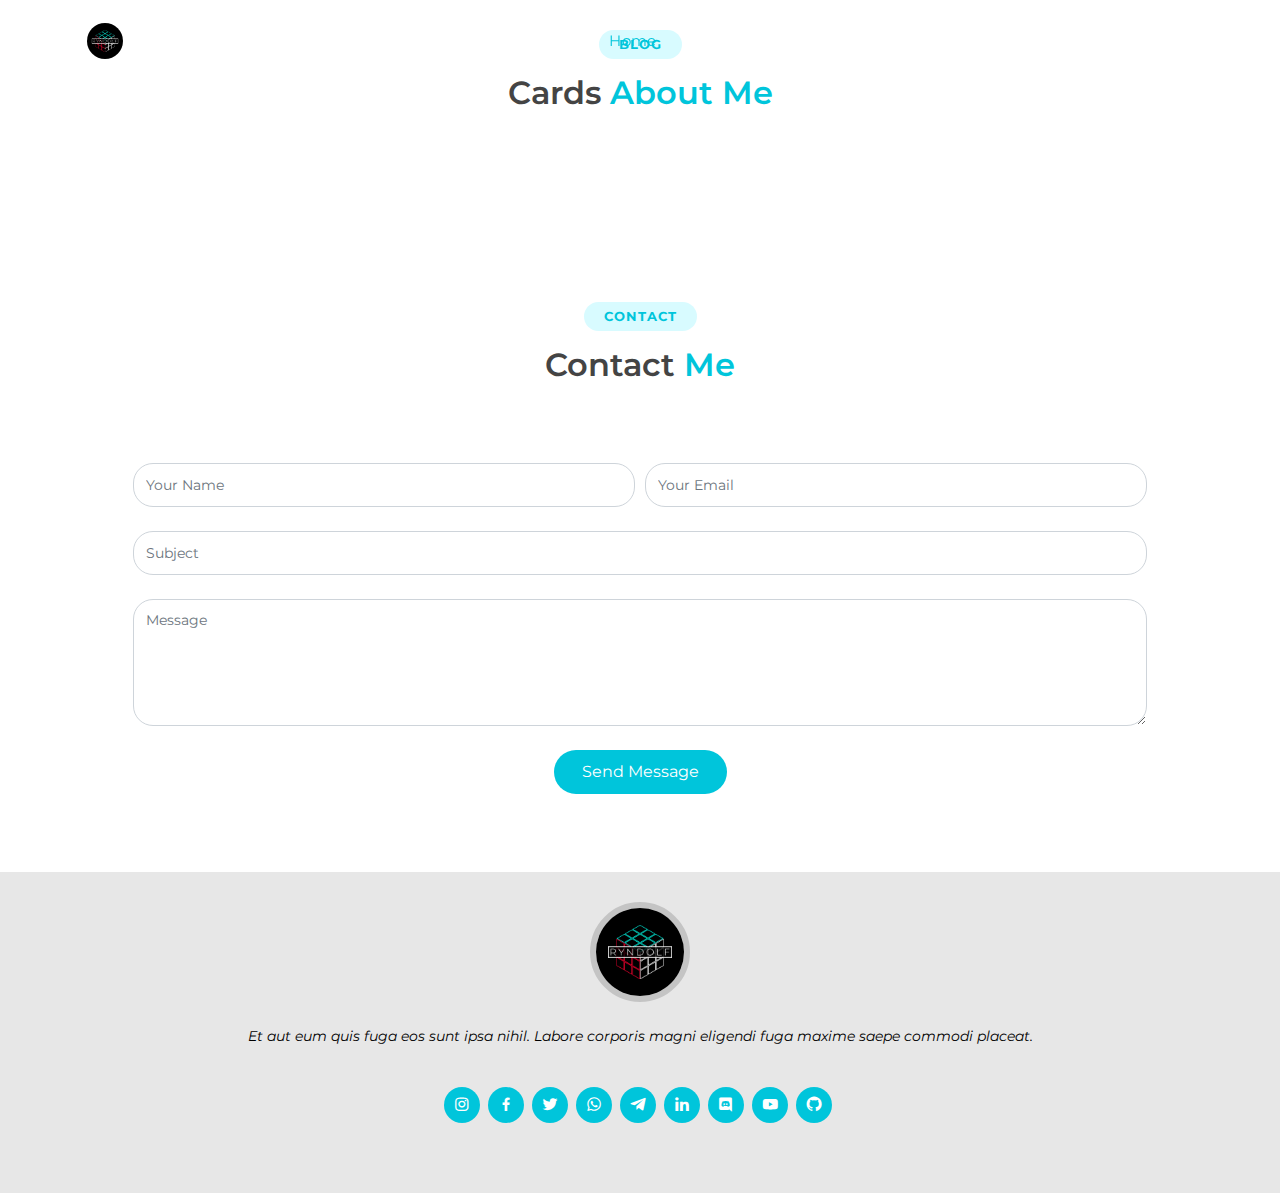
==== blog.html @ 7d237407 "blog added" ====
<!DOCTYPE html>

<head>
  <meta charset="utf-8" />
  <meta content="width=device-width, initial-scale=1.0" name="viewport" />

  <title>Jonathan Ryndolf</title>
  <meta content="" name="description" />
  <meta content="" name="keywords" />

  <!-- Browser Logo -->
  <link href="assets/img/smile.png" rel="icon" />
  <link href="assets/img/smile.png" rel="apple-touch-icon" />

  <!-- Google Fonts -->
  <link
    href="https://fonts.googleapis.com/css?family=Open+Sans:300,300i,400,400i,600,600i,700,700i|Nunito:300,300i,400,400i,600,600i,700,700i|Poppins:300,300i,400,400i,500,500i,600,600i,700,700i"
    rel="stylesheet"
  />

  <!-- Vendor CSS Files -->
  <link href="assets/vendor/bootstrap/css/bootstrap.min.css" rel="stylesheet" />
  <link href="assets/vendor/icofont/icofont.min.css" rel="stylesheet" />
  <link href="assets/vendor/boxicons/css/boxicons.min.css" rel="stylesheet" />
  <link href="assets/vendor/remixicon/remixicon.css" rel="stylesheet" />
  <link href="assets/vendor/venobox/venobox.css" rel="stylesheet" />
  <link
    href="assets/vendor/owl.carousel/assets/owl.carousel.min.css"
    rel="stylesheet"
  />

  <!-- Main CSS File -->
  <link href="assets/css/style.css" rel="stylesheet" />
  <link href="assets/css/penstyle.css" rel="stylesheet" />
</head>

<body>
  <div class="loading"></div>
  <!-- ======= Header ======= -->
  <header id="header" class="fixed-top">
    <div class="container d-flex align-items-center">
      <a href="#hero" class="logo mr-auto"
        ><img src="assets/img/favicon.jpg" alt="" class="img-fluid"
      /></a>

      <nav class="nav-menu d-none d-lg-block">
        <ul>
          <li class="active"><a href="#hero">Home</a></li>
          <li><a href="#about">About</a></li>
          <li><a href="#testimonials">Experience</a></li>
          <li><a href="#skills">Skills</a></li>
          <li><a href="#resume">Resume</a></li>
          <li><a href="blog.html">Blog</a></li>
          <li><a href="#contact">Contact</a></li>
        </ul>
      </nav>
      <!-- .nav-menu -->
    </div>
  </header>
  <!-- End Header -->

  <main id="main">
    <!-- ======= About Section ======= -->
    <section id="about" class="about">
      <div class="container">
        <div class="section-title">
          <h2>Blog</h2>
          <h3>Cards <span>About Me</span></h3>
        </div>
      </div>
    </section>
    <!-- End About Section -->

    <!-- ======= Contact Section ======= -->
    <section id="contact" class="contact">
      <div class="container">
        <div class="section-title">
          <h2>Contact</h2>
          <h3>Contact<span> Me</span></h3>
        </div>
        <form
          action="https://formspree.io/f/mvodzzgr"
          method="post"
          class="php-email-formm p-5"
        >
          <div class="form-row">
            <div class="col-md-6 form-group">
              <input
                type="text"
                name="name"
                class="form-control"
                id="name"
                placeholder="Your Name"
                data-rule="minlen:4"
                data-msg="Please enter at least 4 chars"
              />
              <div class="validate"></div>
            </div>
            <div class="col-md-6 form-group">
              <input
                type="email"
                class="form-control"
                name="_replyto"
                id="email"
                placeholder="Your Email"
                data-rule="email"
                data-msg="Please enter a valid email"
              />
              <div class="validate"></div>
            </div>
          </div>
          <div class="form-group">
            <input
              type="text"
              class="form-control"
              name="subject"
              id="subject"
              placeholder="Subject"
              data-rule="minlen:4"
              data-msg="Please enter at least 8 chars of subject"
            />
            <div class="validate"></div>
          </div>
          <div class="form-group">
            <textarea
              class="form-control"
              name="message"
              rows="5"
              data-rule="required"
              data-msg="Please write something for us"
              placeholder="Message"
            ></textarea>
            <div class="validate"></div>
          </div>
          <div class="mb-3">
            <div class="loading">Loading</div>
            <div class="sent-message">
              Your message has been sent. Thank you!
            </div>
          </div>
          <div class="text-center">
            <button type="submit">Send Message</button>
          </div>
        </form>
      </div>
    </section>
    <!-- End Contact Section -->

    <!-- ======= Footer ======= -->
    <footer id="footer">
      <div class="container">
        <div class="mb-4">
          <img src="assets/img/testimonials/testimonials-6.jpg" />
        </div>
        <p>
          Et aut eum quis fuga eos sunt ipsa nihil. Labore corporis magni
          eligendi fuga maxime saepe commodi placeat.
        </p>
        <div class="social-links text-center pt-3 pt-md-0">
          <a
            href="https://www.instagram.com/jonathan.ryndolf/"
            class="instagram"
            target="_blank"
            rel="noopener noreferrer"
            ><i class="bx bxl-instagram"></i
          ></a>
          <a
            href="https://www.facebook.com/jonathan.ryan.9484"
            class="facebook"
            target="_blank"
            rel="noopener noreferrer"
            ><i class="bx bxl-facebook"></i
          ></a>
          <a
            href="https://twitter.com/Jonathanryndolf"
            class="twitter"
            target="_blank"
            rel="noopener noreferrer"
            ><i class="bx bxl-twitter"></i
          ></a>
          <a
            href="https://api.whatsapp.com/send?phone=9790766522"
            class="whatsapp"
            target="_blank"
            rel="noopener noreferrer"
            ><i class="bx bxl-whatsapp"></i
          ></a>
          <a
            href="https://t.me/RYNDOLF"
            class="telegram"
            target="_blank"
            rel="noopener noreferrer"
            ><i class="bx bxl-telegram"></i
          ></a>
          <a
            href="https://www.linkedin.com/in/jonathan-ryndolf-86a088200/?originalSubdomain=in"
            class="linkedin"
            target="_blank"
            rel="noopener noreferrer"
            ><i class="bx bxl-linkedin"></i
          ></a>
          <a
            href="https://discord.gg/Gz9pQJhJCm"
            class="discord"
            target="_blank"
            rel="noopener noreferrer"
            ><i class="bx bxl-discord"></i
          ></a>
          <a
            href="https://www.youtube.com/channel/UCeMcCNtvQe6ecVnm_RrWzng"
            class="youtube"
            target="_blank"
            rel="noopener noreferrer"
            ><i class="bx bxl-youtube"></i
          ></a>
          <a
            href="https://github.com/Jonathan-Ryndolf"
            class="github"
            target="_blank"
            rel="noopener noreferrer"
            ><i class="bx bxl-github"></i
          ></a>
        </div>
      </div>
    </footer>
    <!-- End Footer -->
  </main>
  <a href="#hero" class="back-to-top"><i class="ri-arrow-up-line"></i></a>

  <!-- Vendor JS Files -->
  <script src="assets/vendor/jquery/jquery.min.js"></script>
  <script src="assets/vendor/bootstrap/js/bootstrap.bundle.min.js"></script>
  <script src="assets/vendor/jquery.easing/jquery.easing.min.js"></script>
  <script src="assets/vendor/php-email-form/validate.js"></script>
  <script src="assets/vendor/isotope-layout/isotope.pkgd.min.js"></script>
  <script src="assets/vendor/venobox/venobox.min.js"></script>
  <script src="assets/vendor/owl.carousel/owl.carousel.min.js"></script>

  <!-- Main JS File -->
  <script src="assets/js/main.js"></script>
  <script src="assets/js/hover.js"></script>
</body>
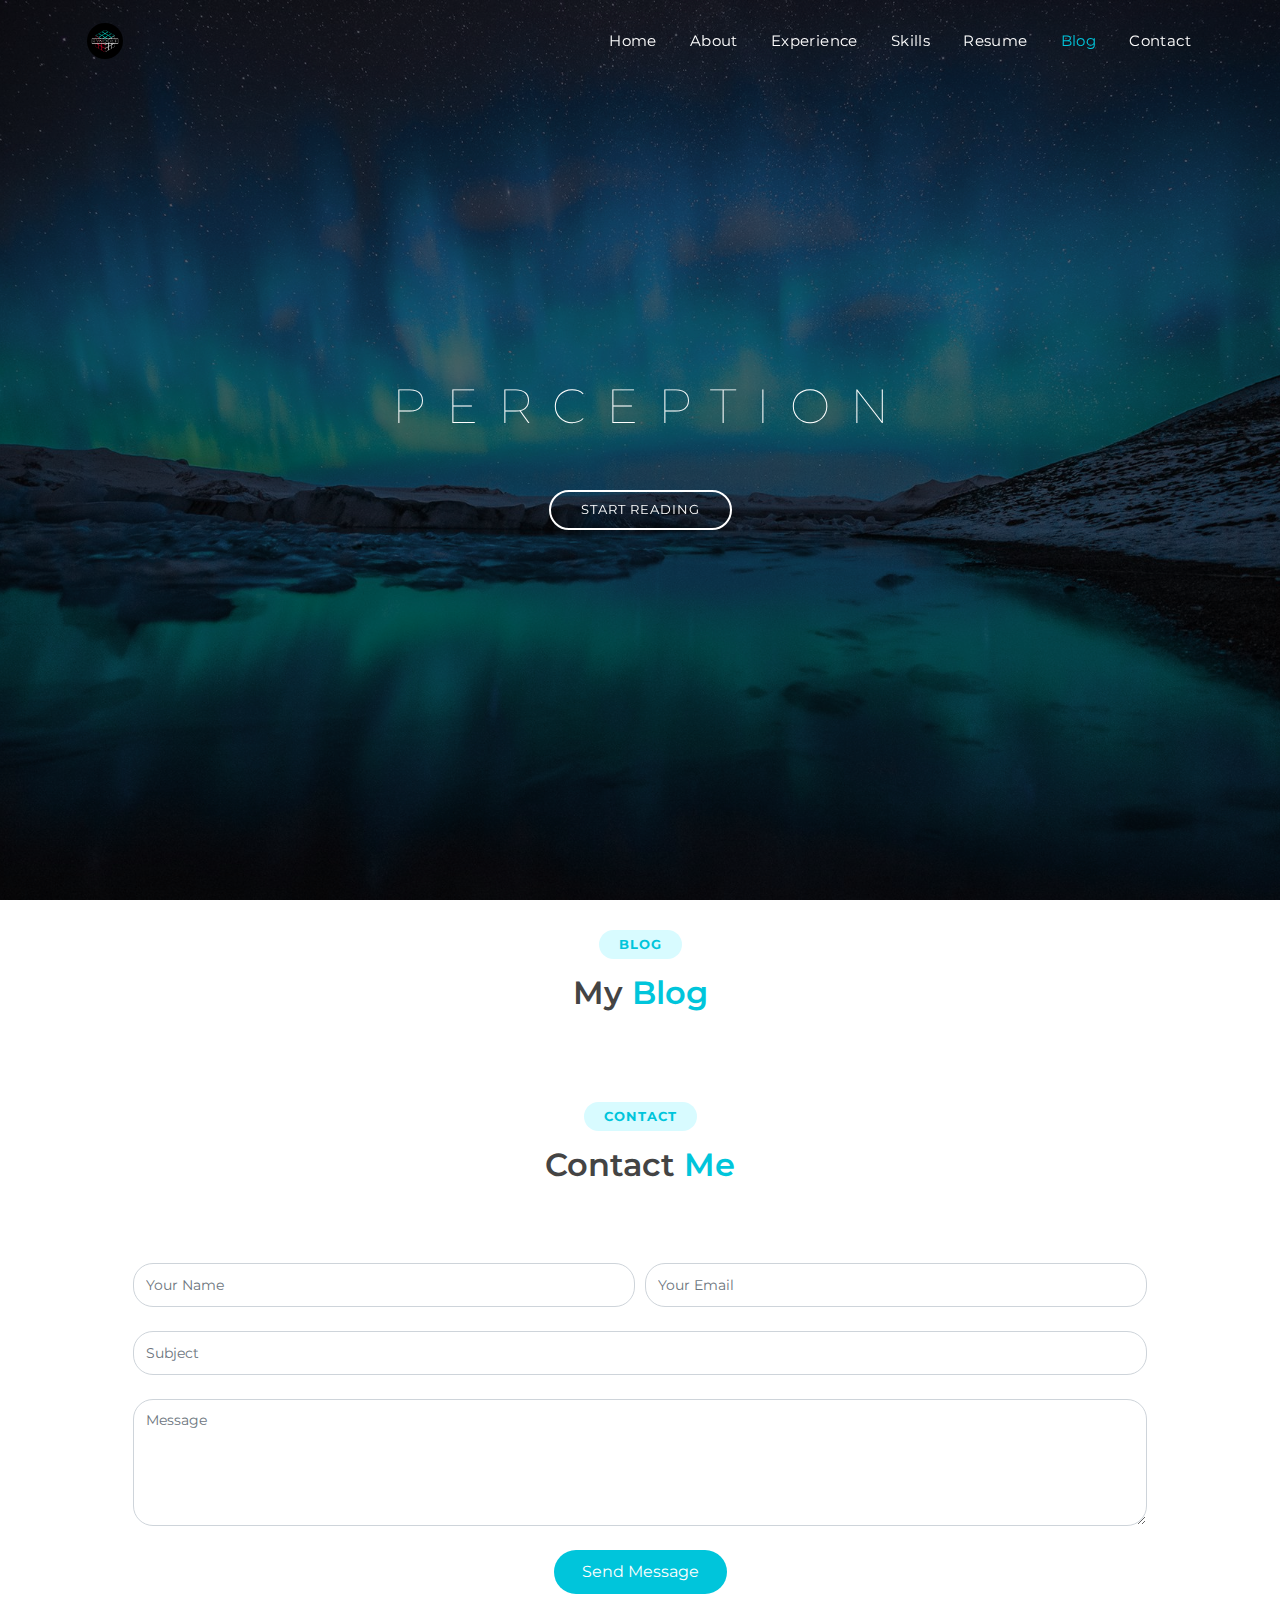
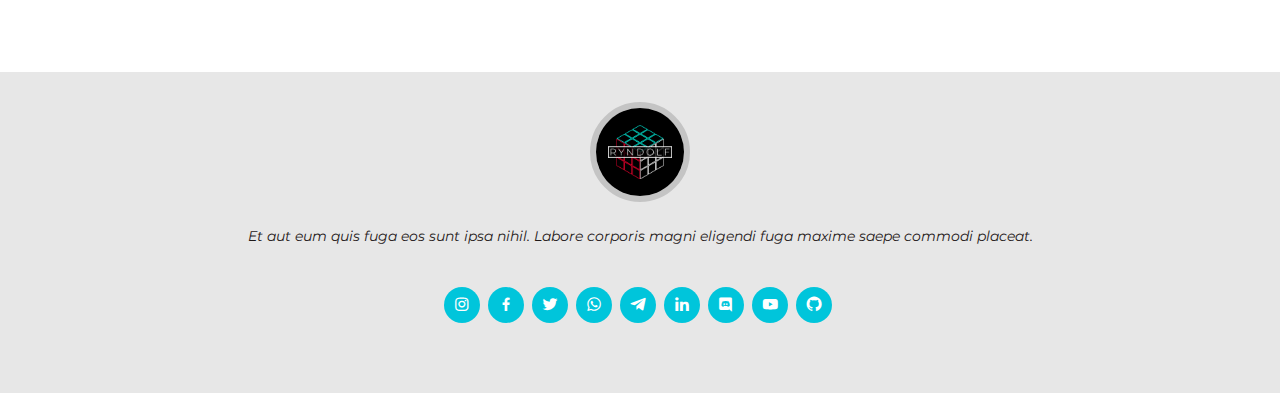
==== commit f9f647cb: "blog and bitmoji" ====
--- a/blog.html
+++ b/blog.html
@@ -45,12 +45,12 @@
 
       <nav class="nav-menu d-none d-lg-block">
         <ul>
-          <li class="active"><a href="#hero">Home</a></li>
-          <li><a href="#about">About</a></li>
-          <li><a href="#testimonials">Experience</a></li>
-          <li><a href="#skills">Skills</a></li>
-          <li><a href="#resume">Resume</a></li>
-          <li><a href="blog.html">Blog</a></li>
+          <li><a href="index.html">Home</a></li>
+          <li><a href="index.html#about">About</a></li>
+          <li><a href="index.html#testimonials">Experience</a></li>
+          <li><a href="index.html#skills">Skills</a></li>
+          <li><a href="index.html#resume">Resume</a></li>
+          <li class="active"><a href="">Blog</a></li>
           <li><a href="#contact">Contact</a></li>
         </ul>
       </nav>
@@ -59,13 +59,27 @@
   </header>
   <!-- End Header -->
 
+  <!-- ======= Hero Section ======= -->
+
+  <section id="blog">
+    <div class="hero-container">
+      <h1 class="mb-5">
+        <div class="name py-2">Perceptio<span>n</span></div>
+      </h1>
+      <a href="#blog-stuff" class="btn-get-started scrollto hand"
+        >Start Reading</a
+      >
+    </div>
+  </section>
+  <!-- End Hero -->
+
   <main id="main">
     <!-- ======= About Section ======= -->
-    <section id="about" class="about">
+    <section id="blog-stuff" class="blog-stuff">
       <div class="container">
         <div class="section-title">
           <h2>Blog</h2>
-          <h3>Cards <span>About Me</span></h3>
+          <h3>My <span>Blog</span></h3>
         </div>
       </div>
     </section>
--- a/assets/css/style.css
+++ b/assets/css/style.css
@@ -495,7 +495,8 @@
   right: 0;
 } */
 
-#hero:before {
+#hero:before,
+#blog:before {
   content: "";
   background: rgba(0, 0, 0, 0.6);
   position: absolute;
@@ -505,7 +506,8 @@
   right: 0;
 }
 
-#hero .hero-container {
+#hero .hero-container,
+#blog .hero-container {
   position: absolute;
   bottom: 0;
   top: 0;
@@ -530,7 +532,8 @@
   }
 }
 
-#hero h3 {
+#hero h3,
+#blog h3 {
   color: #fff;
   font-size: 26px;
   padding: 10px 30px;
@@ -538,7 +541,8 @@
   border-radius: 50px;
 }
 
-#hero h1 {
+#hero h1,
+#blog h1 {
   margin: 0 0 10px 0;
   font-size: 48px;
   font-weight: 1000;
@@ -549,11 +553,13 @@
   pointer-events: none;
 }
 
-#hero h1 span {
+#hero h1 span,
+#blog h1 span {
   font-weight: 100;
 }
 
-#hero h2 {
+#hero h2,
+#blog h2 {
   color: #eee;
   margin-bottom: 40px;
   font-size: 24px;
@@ -573,7 +579,8 @@
   cursor: text;
 }
 
-#hero .btn-get-started {
+#hero .btn-get-started,
+#blog .btn-get-started {
   font-family: Montserrat;
   text-transform: uppercase;
   font-weight: 400;
@@ -588,7 +595,8 @@
   z-index: 1;
 }
 
-#hero .btn-get-started:hover {
+#hero .btn-get-started:hover,
+#blog .btn-get-started:hover {
   background: #00c5db;
   border: 2px solid #00c5db;
 }
@@ -600,14 +608,17 @@
 }
 
 @media (max-width: 768px) {
-  #hero h3 {
+  #hero h3,
+  #blog h3 {
     font-size: 22px;
   }
-  #hero h1 {
+  #hero h1,
+  #blog h1 {
     font-size: 28px;
     line-height: 36px;
   }
-  #hero h2 {
+  #hero h2,
+  #blog h2 {
     font-size: 18px;
     line-height: 24px;
     margin-bottom: 30px;
@@ -615,7 +626,8 @@
 }
 
 @media (max-height: 500px) {
-  #hero {
+  #hero,
+  #blog {
     height: 150vh;
   }
 }
@@ -800,6 +812,16 @@
 /*--------------------------------------------------------------
 # Resume
 --------------------------------------------------------------*/
+
+.bitmoji {
+  position: relative;
+}
+
+.bitmoji img {
+  margin-top: 200px;
+  right: 0;
+  position: absolute;
+}
 
 .resume .resume-title {
   font-size: 26px;
@@ -1784,9 +1806,10 @@
 /*--------------------------------------------------------------
 # Footer
 --------------------------------------------------------------*/
+
 #footer {
   background: #00000018;
-  color: rgb(0, 0, 0);
+  color: rgb(31, 25, 25);
   font-size: 14px;
   text-align: center;
   padding: 30px 0;
@@ -1967,539 +1990,26 @@
 /*--------------------------------------------------------------
 # Blog
 --------------------------------------------------------------*/
-.blog {
-  padding: 40px 0 20px 0;
-}
-
-.blog .entry {
-  padding: 20px;
-  margin-bottom: 60px;
-  overflow: hidden;
-  box-shadow: 0 4px 16px rgba(0, 0, 0, 0.1);
-}
-
-.blog .entry .entry-img {
-  max-height: 400px;
-  margin: -20px -20px 20px -20px;
-  overflow: hidden;
-}
-
-.blog .entry .entry-title {
-  font-size: 20px;
-  line-height: 26px;
-  font-weight: bold;
-  padding: 0;
-  margin: 0 0 20px 0;
-}
-
-.blog .entry .entry-title a {
-  color: #493c3e;
-  transition: 0.3s;
-}
-
-.blog .entry .entry-title a:hover {
-  color: #00c5db;
-}
-
-.blog .entry .entry-meta {
-  color: #9a8487;
-}
-
-.blog .entry .entry-meta ul {
-  display: flex;
-  flex-wrap: wrap;
-  list-style: none;
-  padding: 0;
-  margin: 0;
-}
-
-.blog .entry .entry-meta ul li {
-  margin-bottom: 15px;
-}
-
-.blog .entry .entry-meta ul li + li {
-  padding-left: 15px;
-}
-
-.blog .entry .entry-meta i {
-  font-size: 14px;
-  padding-right: 4px;
-}
-
-.blog .entry .entry-meta a {
-  color: #9a8487;
-  font-size: 14px;
-  display: inline-block;
-  line-height: 1;
-}
-
-.blog .entry .entry-content p {
-  line-height: 24px;
-  font-size: 15px;
-}
-
-.blog .entry .entry-content .read-more {
-  -moz-text-align-last: right;
-  text-align-last: right;
-}
-
-.blog .entry .entry-content .read-more a {
-  display: inline-block;
-  background: #00c5db;
-  color: #fff;
-  padding: 5px 20px 7px 20px;
-  transition: 0.3s;
-  font-size: 14px;
-  border-radius: 50px;
-}
-
-.blog .entry .entry-content .read-more a:hover {
-  background: #d01d3f;
-}
-
-.blog .entry .entry-content h3 {
-  font-size: 22px;
-  margin-top: 30px;
-  font-weight: bold;
-}
-
-.blog .entry .entry-content blockquote {
-  overflow: hidden;
-  background-color: #fafafa;
-  padding: 60px;
+
+#blog .name {
+  letter-spacing: 20px;
+  font-weight: 100 !important;
+  /* border-top: solid;
+  border-bottom: solid; */
+  border-width: 2px;
+  border-color: #ffffff;
+}
+
+#blog .name span {
+  letter-spacing: 0px;
+}
+
+#blog {
+  width: 100%;
+  height: 100vh;
+  background: url("../img/blog-bg.jpg") top center;
+  background-size: cover;
   position: relative;
-  text-align: center;
-  margin: 20px 0;
-}
-
-.blog .entry .entry-content blockquote p {
-  color: #444444;
-  line-height: 1.6;
-  margin-bottom: 0;
-  font-style: italic;
-  font-weight: 500;
-  font-size: 22px;
-}
-
-.blog .entry .entry-content blockquote .quote-left {
-  position: absolute;
-  left: 20px;
-  top: 20px;
-  font-size: 36px;
-  color: #e7e7e7;
-}
-
-.blog .entry .entry-content blockquote .quote-right {
-  position: absolute;
-  right: 20px;
-  bottom: 20px;
-  font-size: 36px;
-  color: #e7e7e7;
-}
-
-.blog .entry .entry-content blockquote::after {
-  content: "";
-  position: absolute;
-  left: 0;
-  top: 0;
-  bottom: 0;
-  width: 3px;
-  background-color: #493c3e;
-  margin-top: 20px;
-  margin-bottom: 20px;
-}
-
-.blog .entry .entry-footer {
-  padding-top: 10px;
-  border-top: 1px solid #e6e6e6;
-}
-
-.blog .entry .entry-footer i {
-  color: #9a8487;
-  display: inline;
-}
-
-.blog .entry .entry-footer a {
-  color: #c3b6b8;
-  transition: 0.3s;
-}
-
-.blog .entry .entry-footer a:hover {
-  color: #00c5db;
-}
-
-.blog .entry .entry-footer .cats {
-  list-style: none;
-  display: inline;
-  padding: 0 20px 0 0;
-  font-size: 14px;
-}
-
-.blog .entry .entry-footer .cats li {
-  display: inline-block;
-}
-
-.blog .entry .entry-footer .tags {
-  list-style: none;
-  display: inline;
-  padding: 0;
-  font-size: 14px;
-}
-
-.blog .entry .entry-footer .tags li {
-  display: inline-block;
-}
-
-.blog .entry .entry-footer .tags li + li::before {
-  padding-right: 6px;
-  color: #6c757d;
-  content: ",";
-}
-
-.blog .entry .entry-footer .share {
-  font-size: 16px;
-}
-
-.blog .entry .entry-footer .share i {
-  padding-left: 5px;
-}
-
-.blog .entry-single {
-  margin-bottom: 30px;
-}
-
-.blog .entry-single .entry-title {
-  font-size: 36px;
-  line-height: 42px;
-}
-
-.blog .blog-author {
-  padding: 20px;
-  margin-bottom: 30px;
-  box-shadow: 0 4px 16px rgba(0, 0, 0, 0.1);
-}
-
-.blog .blog-author img {
-  width: 120px;
-}
-
-.blog .blog-author h4 {
-  margin-left: 140px;
-  font-weight: 600;
-  font-size: 22px;
-  margin-bottom: 0px;
-  padding: 0;
-}
-
-.blog .blog-author .social-links {
-  margin: 0 0 5px 140px;
-}
-
-.blog .blog-author .social-links a {
-  color: #b1a0a3;
-}
-
-.blog .blog-author p {
-  margin-left: 140px;
-  font-style: italic;
-  color: #b7b7b7;
-}
-
-.blog .blog-comments {
-  margin-bottom: 30px;
-}
-
-.blog .blog-comments .comments-count {
-  font-weight: bold;
-}
-
-.blog .blog-comments .comment {
-  margin-top: 30px;
-  position: relative;
-}
-
-.blog .blog-comments .comment .comment-img {
-  width: 50px;
-}
-
-.blog .blog-comments .comment h5 {
-  margin-left: 65px;
-  font-size: 16px;
-  margin-bottom: 2px;
-}
-
-.blog .blog-comments .comment h5 a {
-  font-weight: bold;
-  color: #444444;
-  transition: 0.3s;
-}
-
-.blog .blog-comments .comment h5 a:hover {
-  color: #00c5db;
-}
-
-.blog .blog-comments .comment h5 .reply {
-  padding-left: 10px;
-  color: #493c3e;
-}
-
-.blog .blog-comments .comment time {
-  margin-left: 65px;
-  display: block;
-  font-size: 14px;
-  color: #b1a0a3;
-  margin-bottom: 5px;
-}
-
-.blog .blog-comments .comment p {
-  margin-left: 65px;
-}
-
-.blog .blog-comments .comment.comment-reply {
-  padding-left: 40px;
-}
-
-.blog .blog-comments .reply-form {
-  margin-top: 30px;
-  padding: 30px;
-  box-shadow: 0 4px 16px rgba(0, 0, 0, 0.1);
-}
-
-.blog .blog-comments .reply-form h4 {
-  font-weight: bold;
-  font-size: 22px;
-}
-
-.blog .blog-comments .reply-form p {
-  font-size: 14px;
-}
-
-.blog .blog-comments .reply-form input {
-  border-radius: 0;
-  padding: 20px 10px;
-  font-size: 14px;
-}
-
-.blog .blog-comments .reply-form input:focus {
-  box-shadow: none;
-  border-color: #f096a7;
-}
-
-.blog .blog-comments .reply-form textarea {
-  border-radius: 0;
-  padding: 10px 10px;
-  font-size: 14px;
-}
-
-.blog .blog-comments .reply-form textarea:focus {
-  box-shadow: none;
-  border-color: #f096a7;
-}
-
-.blog .blog-comments .reply-form .form-group {
-  margin-bottom: 25px;
-}
-
-.blog .blog-comments .reply-form .btn-primary {
-  border-radius: 0;
-  padding: 10px 20px;
-  border: 0;
-  border-radius: 50px;
-  background-color: #493c3e;
-}
-
-.blog .blog-comments .reply-form .btn-primary:hover {
-  background-color: #00c5db;
-}
-
-.blog .blog-pagination {
-  color: #816a6e;
-}
-
-.blog .blog-pagination ul {
-  display: flex;
-  padding-left: 0;
-  list-style: none;
-}
-
-.blog .blog-pagination li {
-  border: 1px solid white;
-  margin: 0 5px;
-  transition: 0.3s;
-}
-
-.blog .blog-pagination li.active {
-  background: white;
-}
-
-.blog .blog-pagination li a {
-  color: #aaaaaa;
-  padding: 7px 16px;
-  display: inline-block;
-}
-
-.blog .blog-pagination li.active,
-.blog .blog-pagination li:hover {
-  background: #00c5db;
-  border: 1px solid #00c5db;
-}
-
-.blog .blog-pagination li.active a,
-.blog .blog-pagination li:hover a {
-  color: #fff;
-}
-
-.blog .blog-pagination li.disabled {
-  background: #fff;
-  border: 1px solid white;
-}
-
-.blog .blog-pagination li.disabled i {
-  color: #f1f1f1;
-  padding: 10px 16px;
-  display: inline-block;
-}
-
-.blog .sidebar {
-  padding: 30px;
-  margin: 0 0 60px 20px;
-  box-shadow: 0 4px 16px rgba(0, 0, 0, 0.1);
-}
-
-.blog .sidebar .sidebar-title {
-  font-size: 20px;
-  font-weight: 700;
-  padding: 0 0 0 0;
-  margin: 0 0 15px 0;
-  color: #493c3e;
-  position: relative;
-}
-
-.blog .sidebar .sidebar-item {
-  margin-bottom: 30px;
-}
-
-.blog .sidebar .search-form form {
-  background: #fff;
-  border: 1px solid #d3cacb;
-  padding: 3px 10px;
-  position: relative;
-  border-radius: 50px;
-}
-
-.blog .sidebar .search-form form input[type="text"] {
-  border: 0;
-  padding: 4px;
-  width: calc(100% - 42px);
-}
-
-.blog .sidebar .search-form form button {
-  position: absolute;
-  border-radius: 50px;
-  top: 0;
-  right: -2px;
-  bottom: 0;
-  border: 0;
-  background: none;
-  font-size: 16px;
-  padding: 0 20px;
-  margin: -1px;
-  background: #00c5db;
-  color: #fff;
-  transition: 0.3s;
-}
-
-.blog .sidebar .search-form form button:hover {
-  background: #d01d3f;
-}
-
-.blog .sidebar .categories ul {
-  list-style: none;
-  padding: 0;
-}
-
-.blog .sidebar .categories ul li + li {
-  padding-top: 10px;
-}
-
-.blog .sidebar .categories ul a {
-  color: #655356;
-}
-
-.blog .sidebar .categories ul a:hover {
-  color: #00c5db;
-}
-
-.blog .sidebar .categories ul a span {
-  padding-left: 5px;
-  color: #b1a0a3;
-  font-size: 14px;
-}
-
-.blog .sidebar .recent-posts .post-item + .post-item {
-  margin-top: 15px;
-}
-
-.blog .sidebar .recent-posts img {
-  width: 80px;
-  float: left;
-}
-
-.blog .sidebar .recent-posts h4 {
-  font-size: 15px;
-  margin-left: 95px;
-  font-weight: bold;
-}
-
-.blog .sidebar .recent-posts h4 a {
-  color: #110e0e;
-  transition: 0.3s;
-}
-
-.blog .sidebar .recent-posts h4 a:hover {
-  color: #00c5db;
-}
-
-.blog .sidebar .recent-posts time {
-  display: block;
-  margin-left: 95px;
-  font-style: italic;
-  font-size: 14px;
-  color: #b1a0a3;
-}
-
-.blog .sidebar .tags {
-  margin-bottom: -10px;
-}
-
-.blog .sidebar .tags ul {
-  list-style: none;
-  padding: 0;
-}
-
-.blog .sidebar .tags ul li {
-  display: inline-block;
-}
-
-.blog .sidebar .tags ul a {
-  color: #8e767a;
-  font-size: 14px;
-  padding: 6px 14px;
-  margin: 0 6px 8px 0;
-  border: 1px solid #ede9e9;
-  display: inline-block;
-  border-radius: 50px;
-  transition: 0.3s;
-}
-
-.blog .sidebar .tags ul a:hover {
-  color: #fff;
-  border: 1px solid #00c5db;
-  background: #00c5db;
-}
-
-.blog .sidebar .tags ul a span {
-  padding-left: 5px;
-  color: #dfd8d9;
-  font-size: 14px;
-}
+  filter: hue-rotate(30deg);
+  background-attachment: fixed;
+}
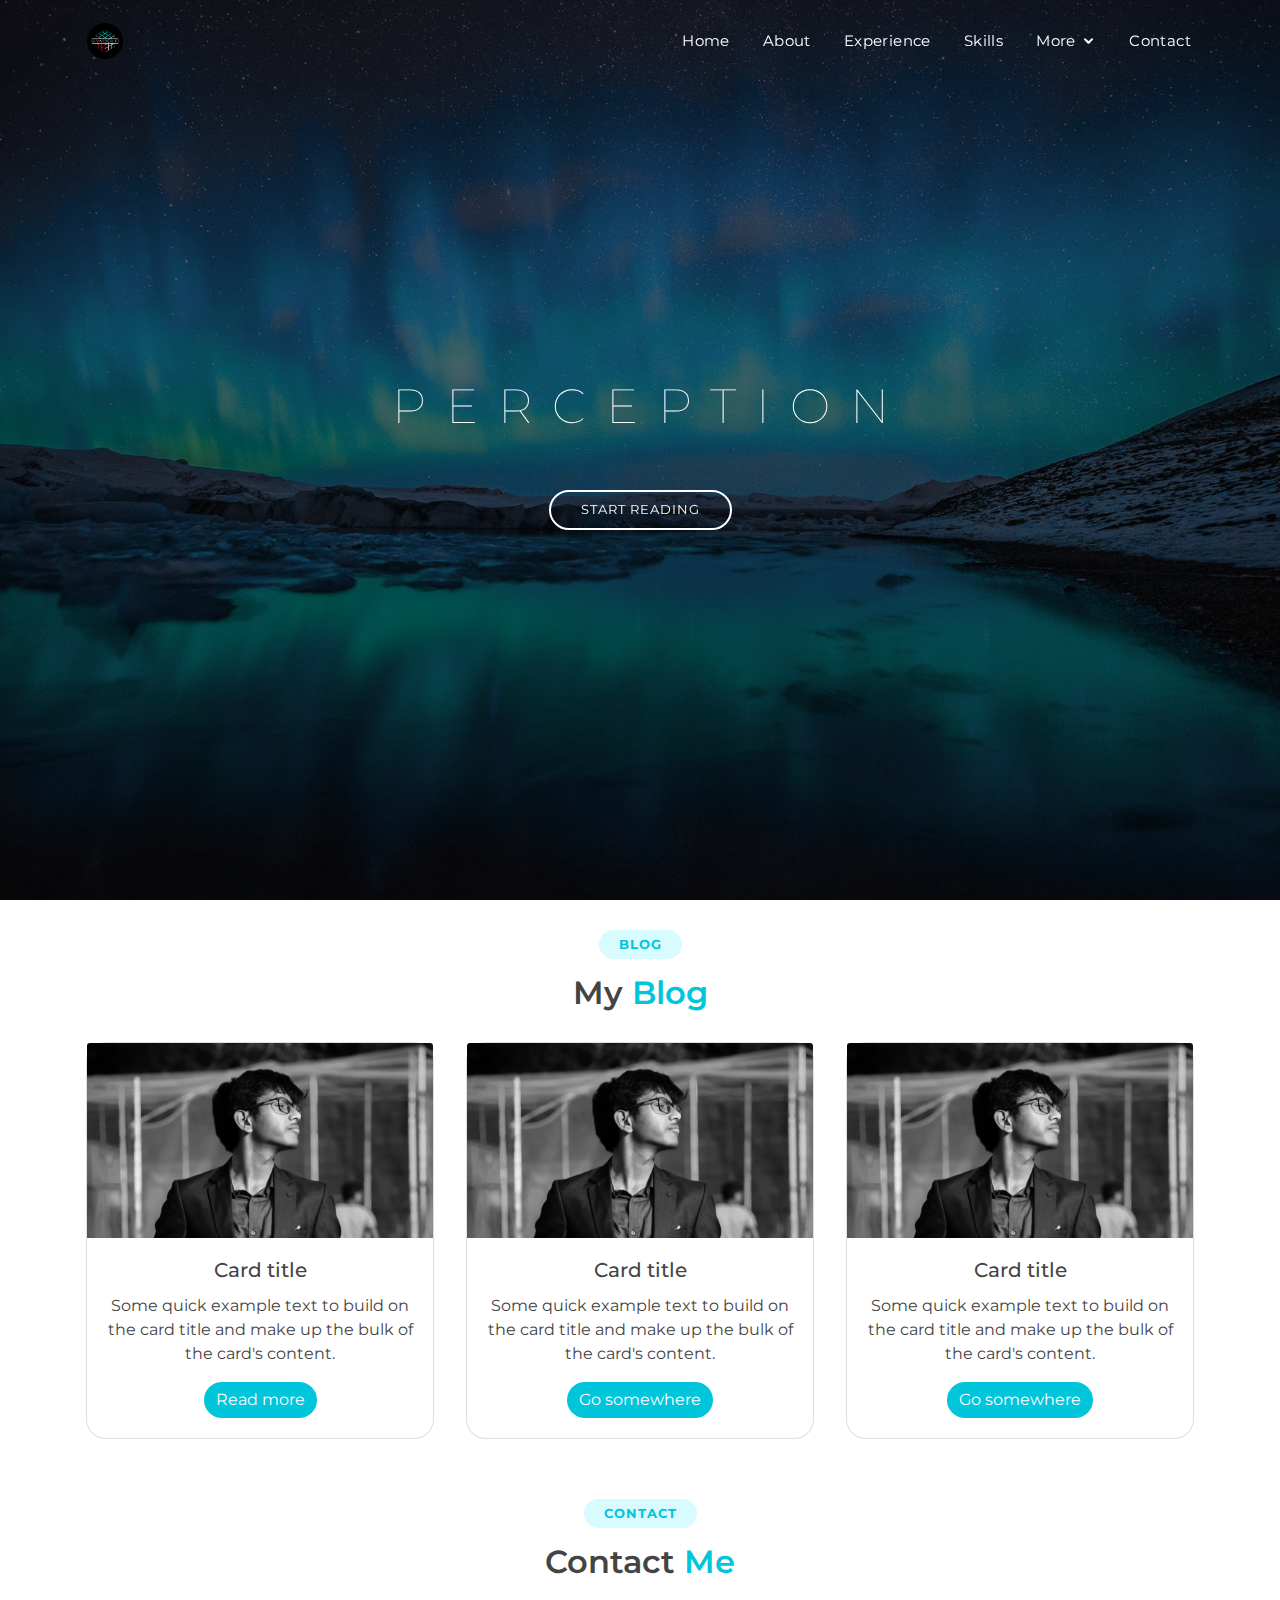
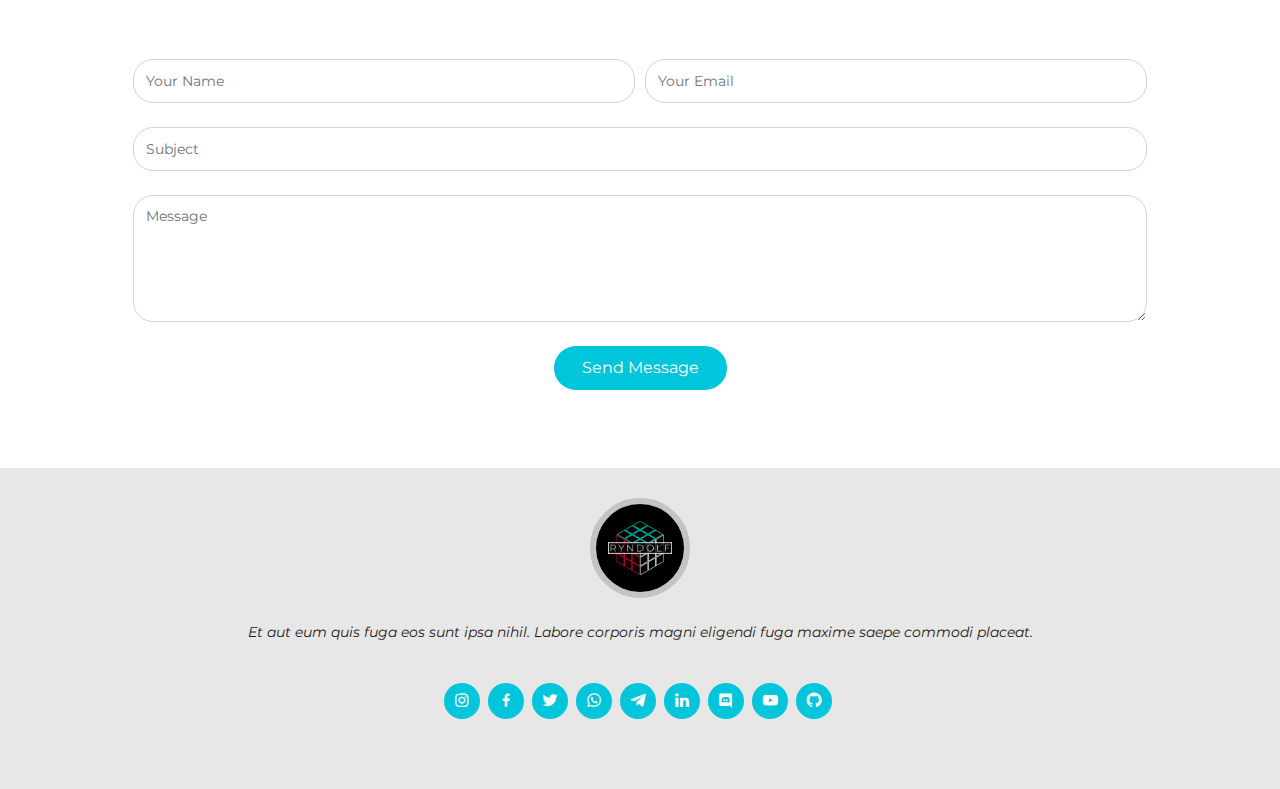
==== commit 70ffbb7f: "blog added" ====
--- a/blog.html
+++ b/blog.html
@@ -49,8 +49,14 @@
           <li><a href="index.html#about">About</a></li>
           <li><a href="index.html#testimonials">Experience</a></li>
           <li><a href="index.html#skills">Skills</a></li>
-          <li><a href="index.html#resume">Resume</a></li>
-          <li class="active"><a href="">Blog</a></li>
+          <li class="drop-down">
+            <a href="">More</a>
+            <ul>
+              <li><a href="index.html#portfolio">Portfolio</a></li>
+              <li><a href="index.html#resume">Resume</a></li>
+              <li><a href="blog.html">Blog</a></li>
+            </ul>
+          </li>
           <li><a href="#contact">Contact</a></li>
         </ul>
       </nav>
@@ -80,6 +86,61 @@
         <div class="section-title">
           <h2>Blog</h2>
           <h3>My <span>Blog</span></h3>
+        </div>
+        <div class="row">
+          <div class="col-12 col-md-4 px-3">
+            <div class="card text-center">
+              <img
+                src="assets/img/hero-bg.jpg"
+                class="card-img-top"
+                alt="..."
+              />
+              <div class="card-body">
+                <h5 class="card-title">Card title</h5>
+                <p class="card-text">
+                  Some quick example text to build on the card title and make up
+                  the bulk of the card's content.
+                </p>
+                <a href="#" class="btn btn-primary">Read more</a>
+              </div>
+            </div>
+          </div>
+
+          <div class="col-12 col-md-4 px-3">
+            <div class="card text-center">
+              <img
+                src="assets/img/hero-bg.jpg"
+                class="card-img-top"
+                alt="..."
+              />
+              <div class="card-body">
+                <h5 class="card-title">Card title</h5>
+                <p class="card-text">
+                  Some quick example text to build on the card title and make up
+                  the bulk of the card's content.
+                </p>
+                <a href="#" class="btn btn-primary">Go somewhere</a>
+              </div>
+            </div>
+          </div>
+
+          <div class="col-12 col-md-4 px-3">
+            <div class="card text-center">
+              <img
+                src="assets/img/hero-bg.jpg"
+                class="card-img-top"
+                alt="..."
+              />
+              <div class="card-body">
+                <h5 class="card-title">Card title</h5>
+                <p class="card-text">
+                  Some quick example text to build on the card title and make up
+                  the bulk of the card's content.
+                </p>
+                <a href="#" class="btn btn-primary">Go somewhere</a>
+              </div>
+            </div>
+          </div>
         </div>
       </div>
     </section>
--- a/assets/css/style.css
+++ b/assets/css/style.css
@@ -16,6 +16,7 @@
 body {
   font-family: Montserrat;
   color: #444444;
+  overflow-x: hidden;
   /* background-color: #000000; */
 }
 
@@ -172,7 +173,8 @@
   opacity: 0;
   visibility: hidden;
   padding: 10px 0;
-  background: #fff;
+  background: #00000093;
+  backdrop-filter: blur(10px);
   box-shadow: 0px 0px 30px rgba(127, 137, 161, 0.25);
   transition: 0.3s;
 }
@@ -192,7 +194,7 @@
   padding: 10px 20px;
   font-size: 14px;
   text-transform: none;
-  color: #493c3e;
+  color: #ffffff;
 }
 
 .nav-menu .drop-down ul a:hover,
@@ -435,7 +437,7 @@
 #code {
   width: 100%;
   height: 100vh;
-  background: url("../img/codefit-bg.jpg") top center;
+  background: url("../img/code-bg.jpg") top center;
   clip-path: circle(0% at 55% 50%);
   transition: clip-path 1s;
   background-size: cover;
@@ -704,6 +706,15 @@
 /*--------------------------------------------------------------
 # Testimonials
 --------------------------------------------------------------*/
+
+.peek {
+  width: 100%;
+}
+
+.peek img {
+  width: 200px;
+}
+
 .testimonials {
   padding: 80px 0;
   background: url("../img/testimonials-bg-2.jpg") no-repeat;
@@ -810,6 +821,56 @@
 }
 
 /*--------------------------------------------------------------
+# Portfolio
+--------------------------------------------------------------*/
+
+/* .portfolio .dark,
+.portfolio .dark:before {
+  background-color: #ffffff;
+}
+
+.portfolio .dark {
+  position: relative;
+  display: grid;
+}
+
+.portfolio .dark:before {
+  content: "";
+  position: absolute;
+  height: 100%;
+  width: 200vw;
+  left: -100vw;
+  z-index: -1;
+} */
+
+.portfolio .row {
+  color: #ffffff;
+}
+
+.portfolio img {
+  width: 80%;
+  border-radius: 20px;
+  border-color: #ffffff;
+  border-style: solid;
+  border-width: 0px;
+  /* box-shadow: 0px 0px 20px #ffffff28; */
+}
+
+.portfolio h1 {
+  font-size: 30px;
+  font-weight: 600;
+}
+
+.portfolio h2 {
+  font-size: 15px;
+  font-weight: 600;
+}
+
+.portfolio h2 span {
+  font-weight: 100;
+}
+
+/*--------------------------------------------------------------
 # Resume
 --------------------------------------------------------------*/
 
@@ -821,6 +882,13 @@
   margin-top: 200px;
   right: 0;
   position: absolute;
+}
+
+@media (max-width: 768px) {
+  .bitmoji img {
+    width: 200px;
+    margin-top: 1150px;
+  }
 }
 
 .resume .resume-title {
@@ -1283,104 +1351,6 @@
   .cta {
     background-attachment: fixed;
   }
-}
-
-/*--------------------------------------------------------------
-# Portfolio
---------------------------------------------------------------*/
-.portfolio #portfolio-flters {
-  padding: 0;
-  margin: 0 auto 25px auto;
-  list-style: none;
-  text-align: center;
-  border-radius: 50px;
-}
-
-.portfolio #portfolio-flters li {
-  cursor: pointer;
-  display: inline-block;
-  padding: 7px 17px 9px 17px;
-  font-size: 14px;
-  font-weight: 500;
-  line-height: 1;
-  color: #444444;
-  margin: 0 3px 10px 3px;
-  transition: all ease-in-out 0.3s;
-  background: #ede9e9;
-  border-radius: 50px;
-}
-
-.portfolio #portfolio-flters li:hover,
-.portfolio #portfolio-flters li.filter-active {
-  color: #fff;
-  background: #00c5db;
-}
-
-.portfolio #portfolio-flters li:last-child {
-  margin-right: 0;
-}
-
-.portfolio .portfolio-item {
-  margin-bottom: 30px;
-  overflow: hidden;
-}
-
-.portfolio .portfolio-item img {
-  position: relative;
-  top: 0;
-  transition: all 0.6s cubic-bezier(0.645, 0.045, 0.355, 1);
-}
-
-.portfolio .portfolio-item .portfolio-info {
-  opacity: 0;
-  position: absolute;
-  left: 15px;
-  right: 15px;
-  bottom: -50px;
-  z-index: 3;
-  transition: all ease-in-out 0.3s;
-  background: #00c5db;
-  padding: 15px 20px;
-}
-
-.portfolio .portfolio-item .portfolio-info h4 {
-  font-size: 18px;
-  color: #fff;
-  font-weight: 600;
-}
-
-.portfolio .portfolio-item .portfolio-info p {
-  color: #fff;
-  font-size: 14px;
-  margin-bottom: 0;
-}
-
-.portfolio .portfolio-item .portfolio-info .preview-link,
-.portfolio .portfolio-item .portfolio-info .details-link {
-  position: absolute;
-  right: 50px;
-  font-size: 24px;
-  top: calc(50% - 18px);
-  color: white;
-  transition: ease-in-out 0.3s;
-}
-
-.portfolio .portfolio-item .portfolio-info .preview-link:hover,
-.portfolio .portfolio-item .portfolio-info .details-link:hover {
-  color: #f7c2cc;
-}
-
-.portfolio .portfolio-item .portfolio-info .details-link {
-  right: 15px;
-}
-
-.portfolio .portfolio-item:hover img {
-  top: -30px;
-}
-
-.portfolio .portfolio-item:hover .portfolio-info {
-  opacity: 1;
-  bottom: 0;
 }
 
 /*--------------------------------------------------------------
@@ -1903,91 +1873,6 @@
 }
 
 /*--------------------------------------------------------------
-# Portfolio Details
---------------------------------------------------------------*/
-.portfolio-details {
-  padding-top: 40px;
-}
-
-.portfolio-details .portfolio-details-container {
-  position: relative;
-}
-
-.portfolio-details .portfolio-details-carousel {
-  position: relative;
-  z-index: 1;
-}
-
-.portfolio-details .portfolio-details-carousel .owl-nav,
-.portfolio-details .portfolio-details-carousel .owl-dots {
-  margin-top: 5px;
-  text-align: left;
-}
-
-.portfolio-details .portfolio-details-carousel .owl-dot {
-  display: inline-block;
-  margin: 0 10px 0 0;
-  width: 12px;
-  height: 12px;
-  border-radius: 50%;
-  background-color: #ddd !important;
-}
-
-.portfolio-details .portfolio-details-carousel .owl-dot.active {
-  background-color: #00c5db !important;
-}
-
-.portfolio-details .portfolio-info {
-  padding: 30px;
-  position: absolute;
-  right: 0;
-  bottom: -70px;
-  background: #fff;
-  box-shadow: 0px 2px 15px rgba(0, 0, 0, 0.1);
-  z-index: 2;
-}
-
-.portfolio-details .portfolio-info h3 {
-  font-size: 22px;
-  font-weight: 700;
-  margin-bottom: 20px;
-  padding-bottom: 20px;
-  border-bottom: 1px solid #eee;
-}
-
-.portfolio-details .portfolio-info ul {
-  list-style: none;
-  padding: 0;
-  font-size: 15px;
-}
-
-.portfolio-details .portfolio-info ul li + li {
-  margin-top: 10px;
-}
-
-.portfolio-details .portfolio-description {
-  padding-top: 50px;
-}
-
-.portfolio-details .portfolio-description h2 {
-  width: 50%;
-  font-size: 26px;
-  font-weight: 700;
-  margin-bottom: 20px;
-}
-
-.portfolio-details .portfolio-description p {
-  padding: 0 0 0 0;
-}
-
-@media (max-width: 768px) {
-  .portfolio-details .portfolio-info {
-    position: static;
-    margin-top: 30px;
-  }
-}
-
-/*--------------------------------------------------------------
 # Blog
 --------------------------------------------------------------*/
 
@@ -2013,3 +1898,13 @@
   filter: hue-rotate(30deg);
   background-attachment: fixed;
 }
+
+#blog-stuff .btn {
+  background-color: #00c5db;
+  border-style: none;
+  border-radius: 50px;
+}
+
+#blog-stuff .card {
+  border-radius: 20px;
+}
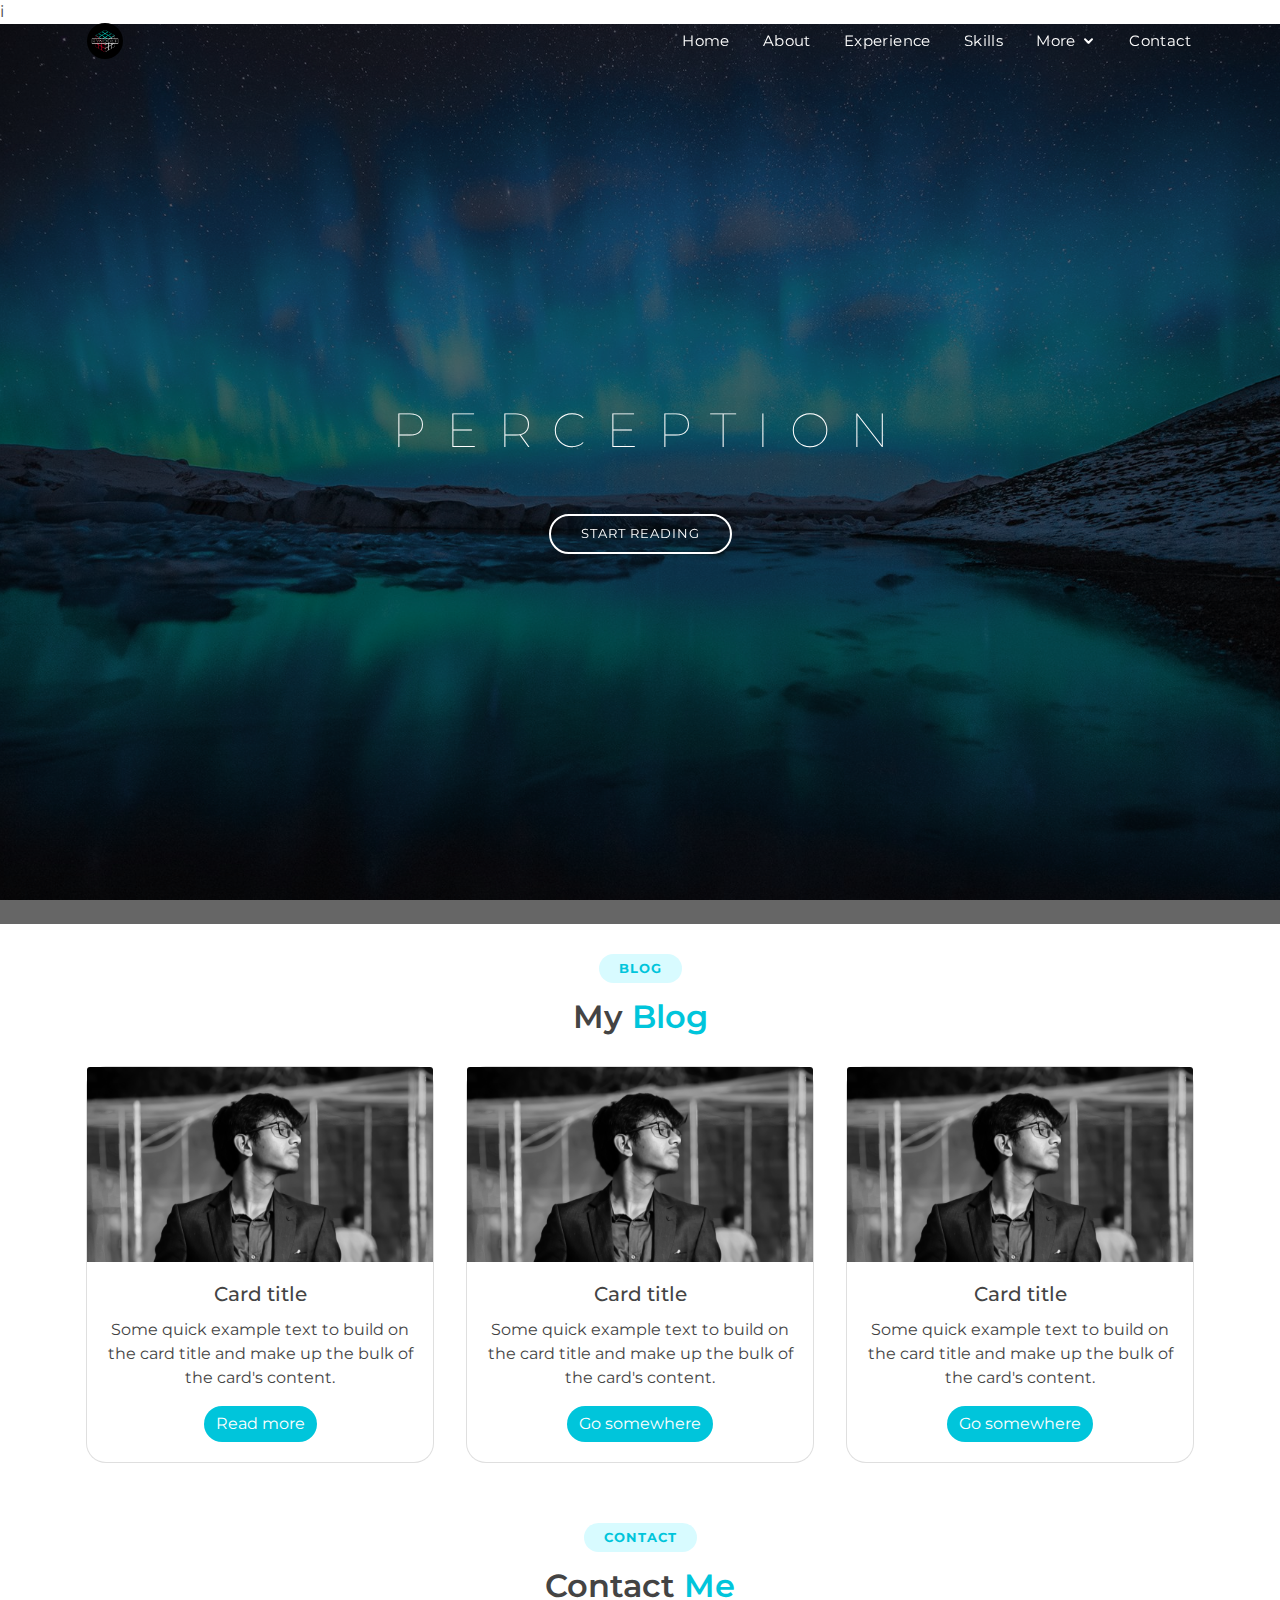
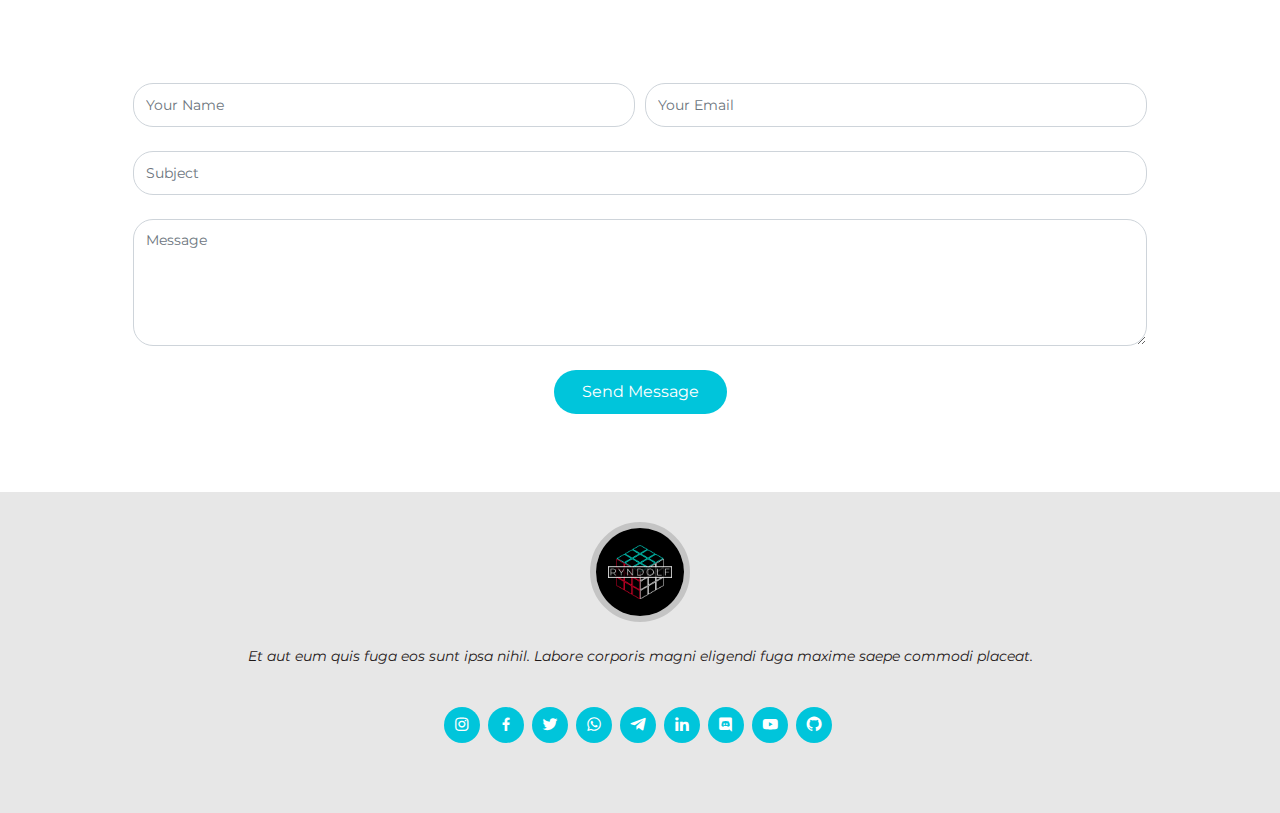
==== commit 7dc6f7af: "test" ====
--- a/blog.html
+++ b/blog.html
@@ -1,6 +1,7 @@
 <!DOCTYPE html>
 
 <head>
+  i
   <meta charset="utf-8" />
   <meta content="width=device-width, initial-scale=1.0" name="viewport" />
 
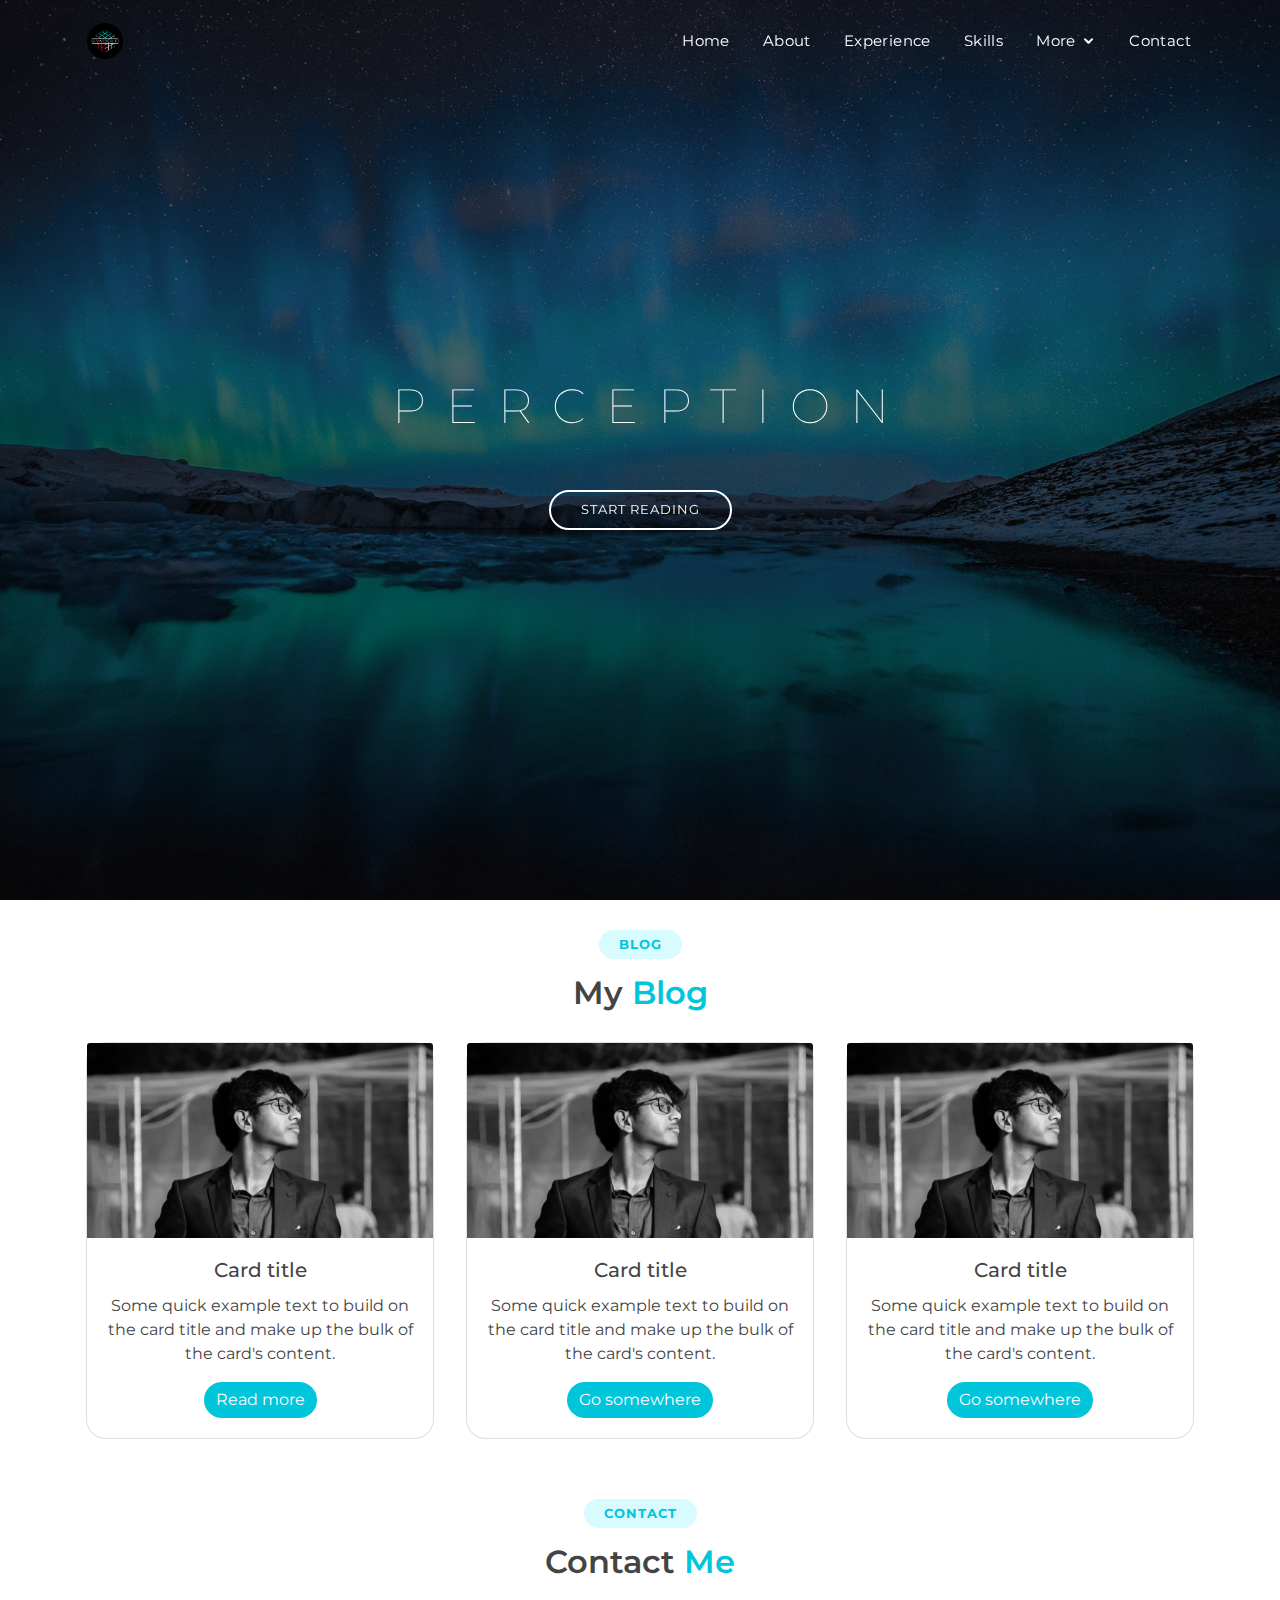
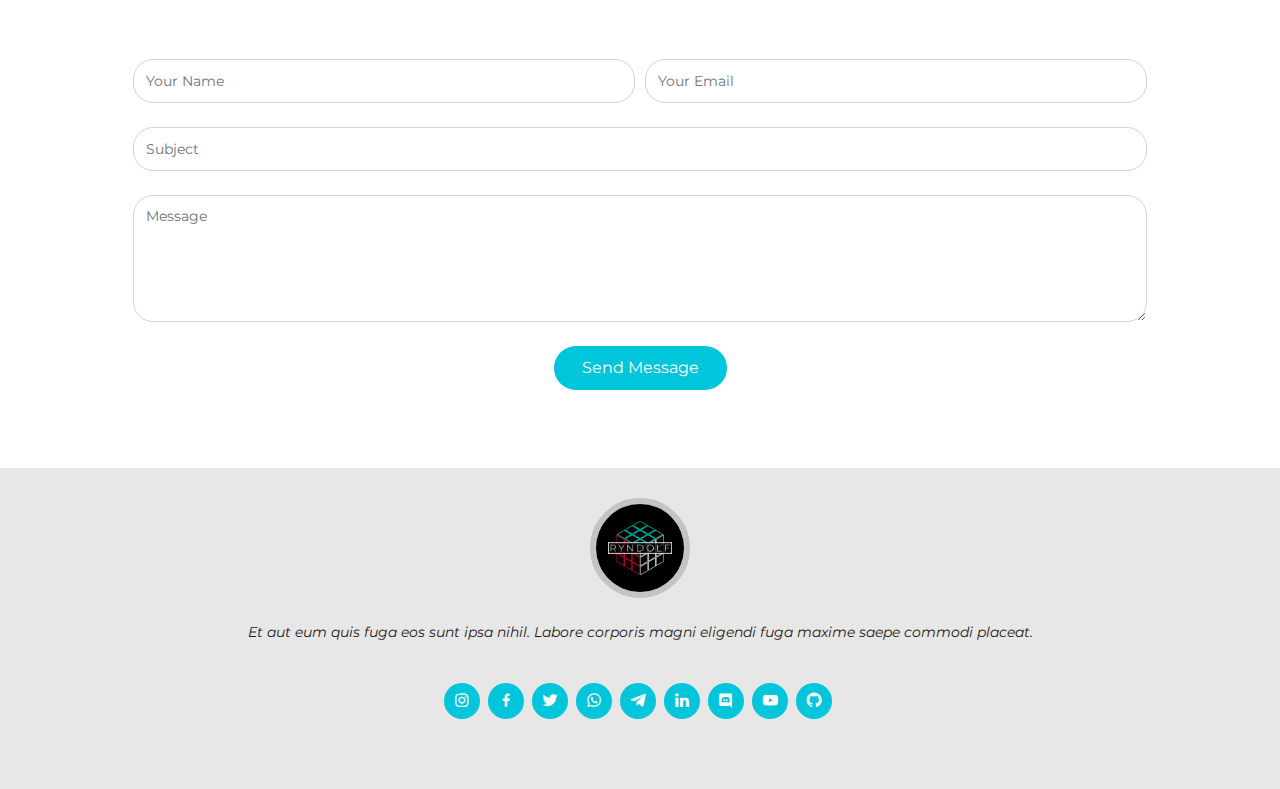
==== commit 13d79778: "test" ====
--- a/blog.html
+++ b/blog.html
@@ -1,7 +1,6 @@
 <!DOCTYPE html>
 
 <head>
-  i
   <meta charset="utf-8" />
   <meta content="width=device-width, initial-scale=1.0" name="viewport" />
 
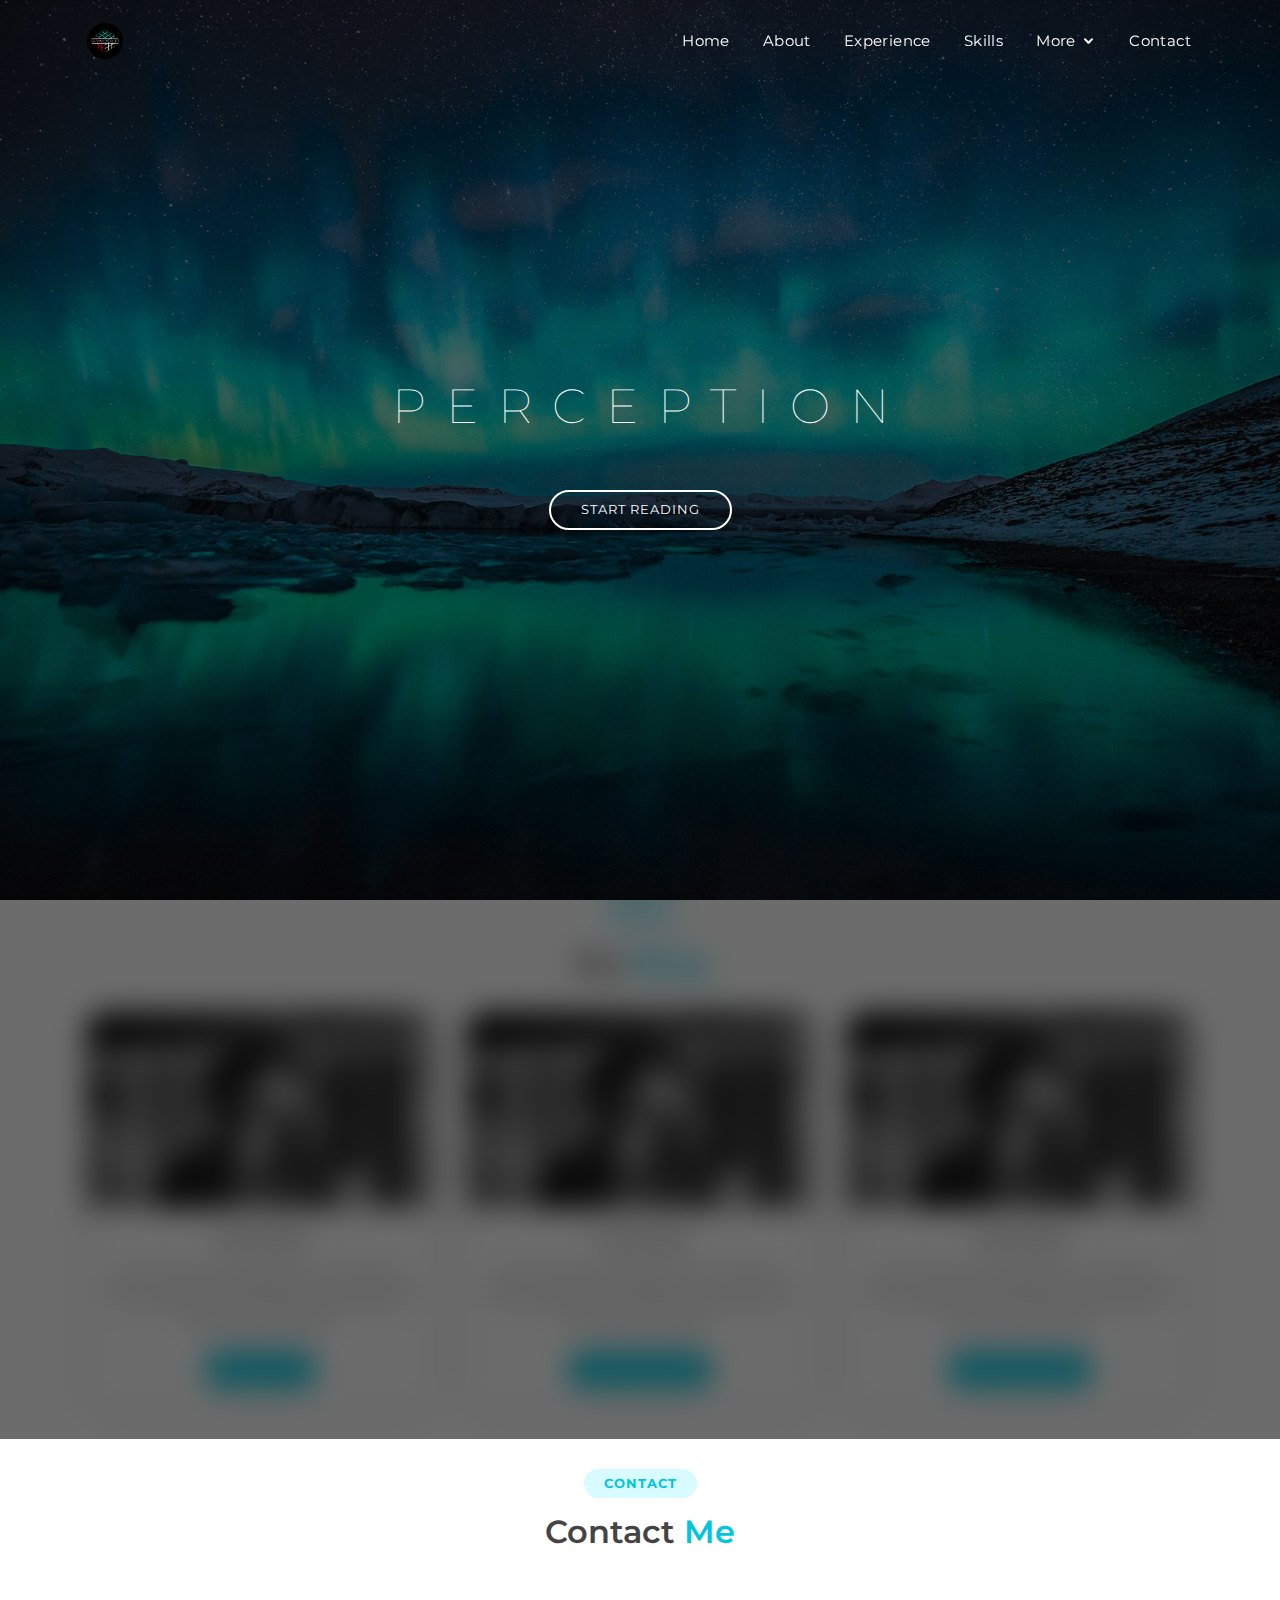
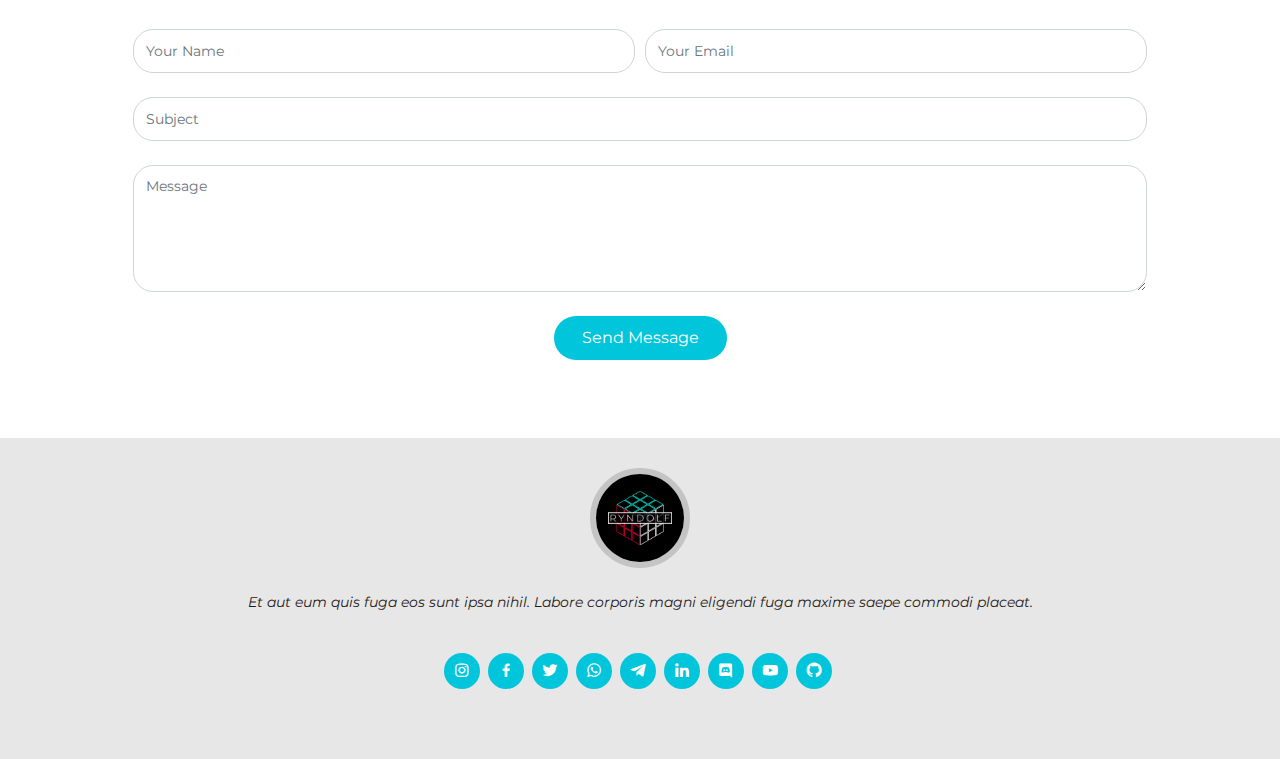
==== commit e0515253: "story added" ====
--- a/blog.html
+++ b/blog.html
@@ -82,6 +82,7 @@
   <main id="main">
     <!-- ======= About Section ======= -->
     <section id="blog-stuff" class="blog-stuff">
+      <div class="story"></div>
       <div class="container">
         <div class="section-title">
           <h2>Blog</h2>
--- a/assets/css/style.css
+++ b/assets/css/style.css
@@ -9,6 +9,18 @@
 /*--------------------------------------------------------------
 # General
 --------------------------------------------------------------*/
+
+::-webkit-scrollbar {
+  width: 5px;
+}
+::-webkit-scrollbar-track {
+  background-color: #000000;
+}
+::-webkit-scrollbar-thumb {
+  background-color: #00c5db;
+  border-radius: 10px;
+}
+
 html {
   cursor: url("../img/cursor.png"), default;
 }
@@ -599,7 +611,7 @@
 
 #hero .btn-get-started:hover,
 #blog .btn-get-started:hover {
-  background: #00c5db;
+  background-color: #00c5db;
   border: 2px solid #00c5db;
 }
 
@@ -1895,7 +1907,6 @@
   background: url("../img/blog-bg.jpg") top center;
   background-size: cover;
   position: relative;
-  filter: hue-rotate(30deg);
   background-attachment: fixed;
 }
 
@@ -1907,4 +1918,24 @@
 
 #blog-stuff .card {
   border-radius: 20px;
-}
+  box-shadow: 0px 0px 20px rgba(0, 0, 0, 0.2);
+}
+
+#blog-stuff .card img {
+  border-top-left-radius: 20px;
+  border-top-right-radius: 20px;
+}
+
+#blog-stuff {
+  position: relative;
+  padding-top: 0px !important;
+}
+
+.story {
+  position: absolute;
+  width: 100%;
+  height: 100%;
+  background-color: #00000093;
+  backdrop-filter: blur(15px);
+  z-index: 1;
+}
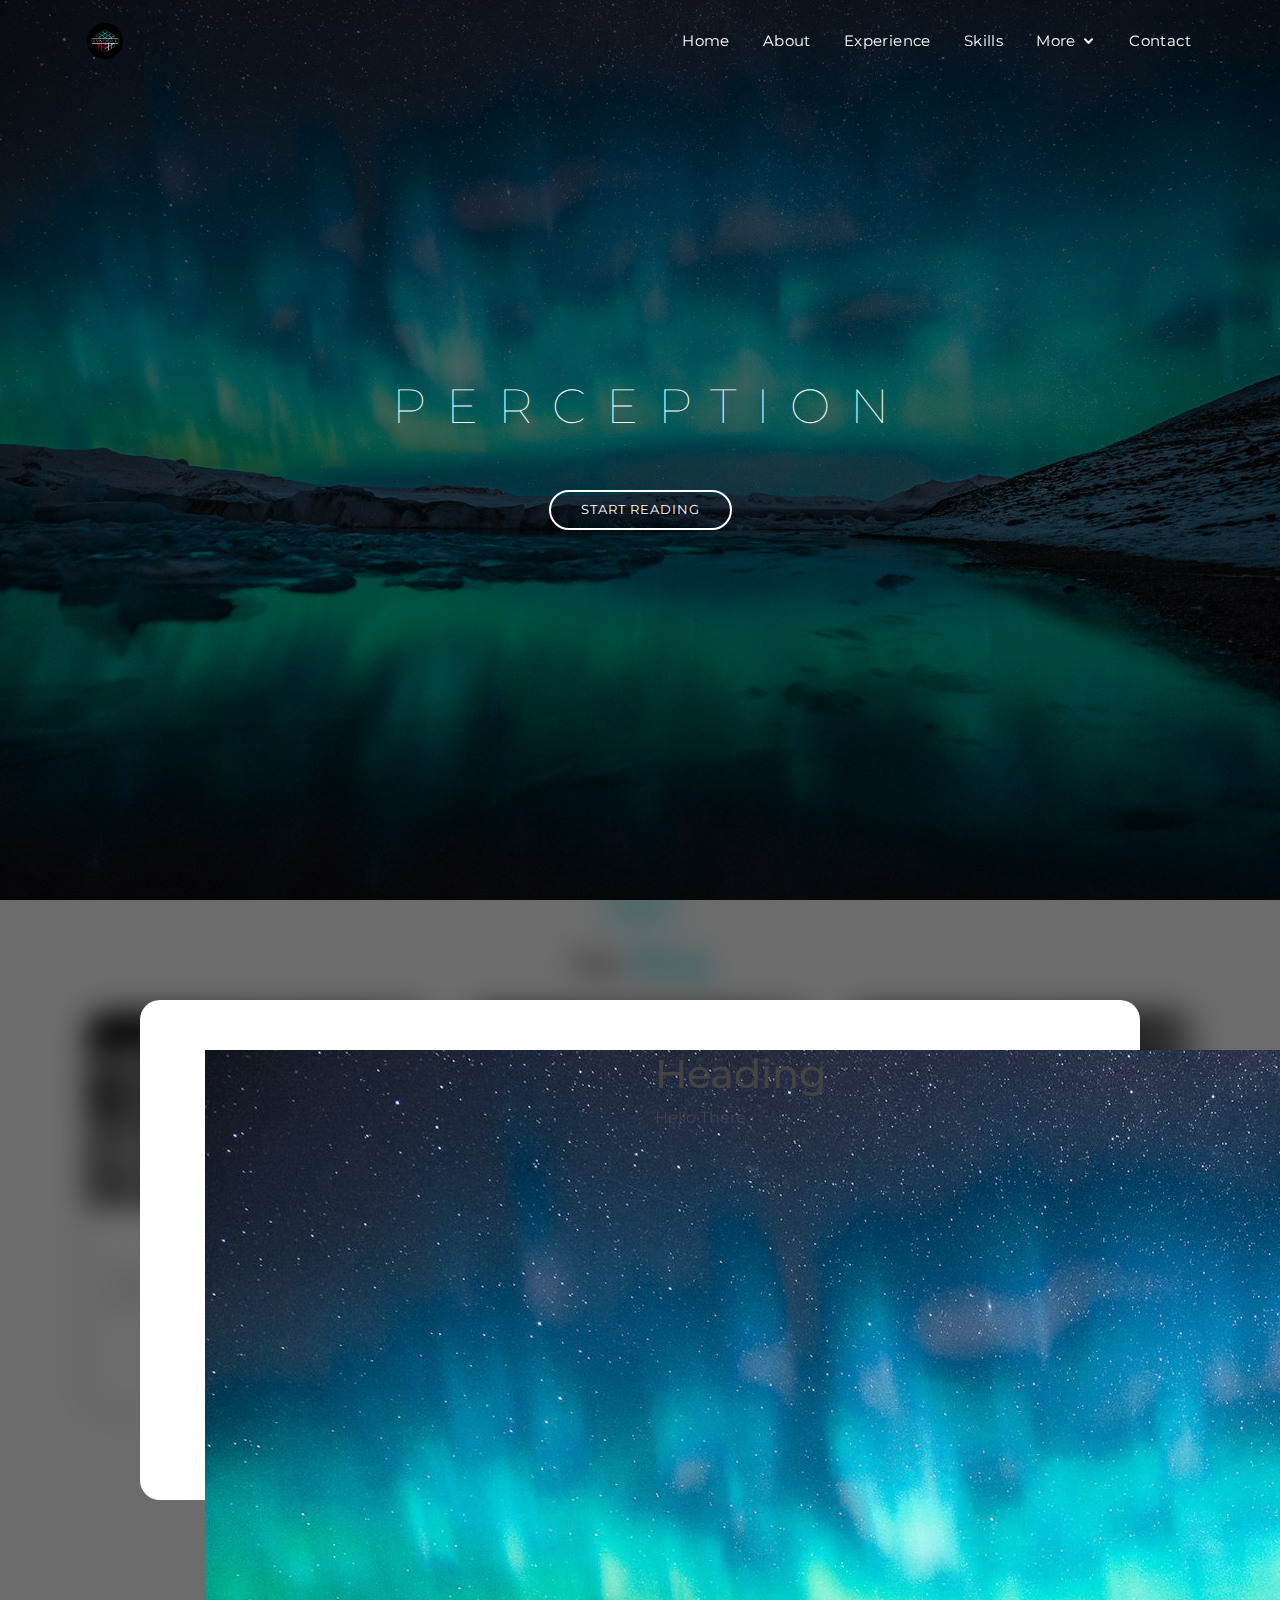
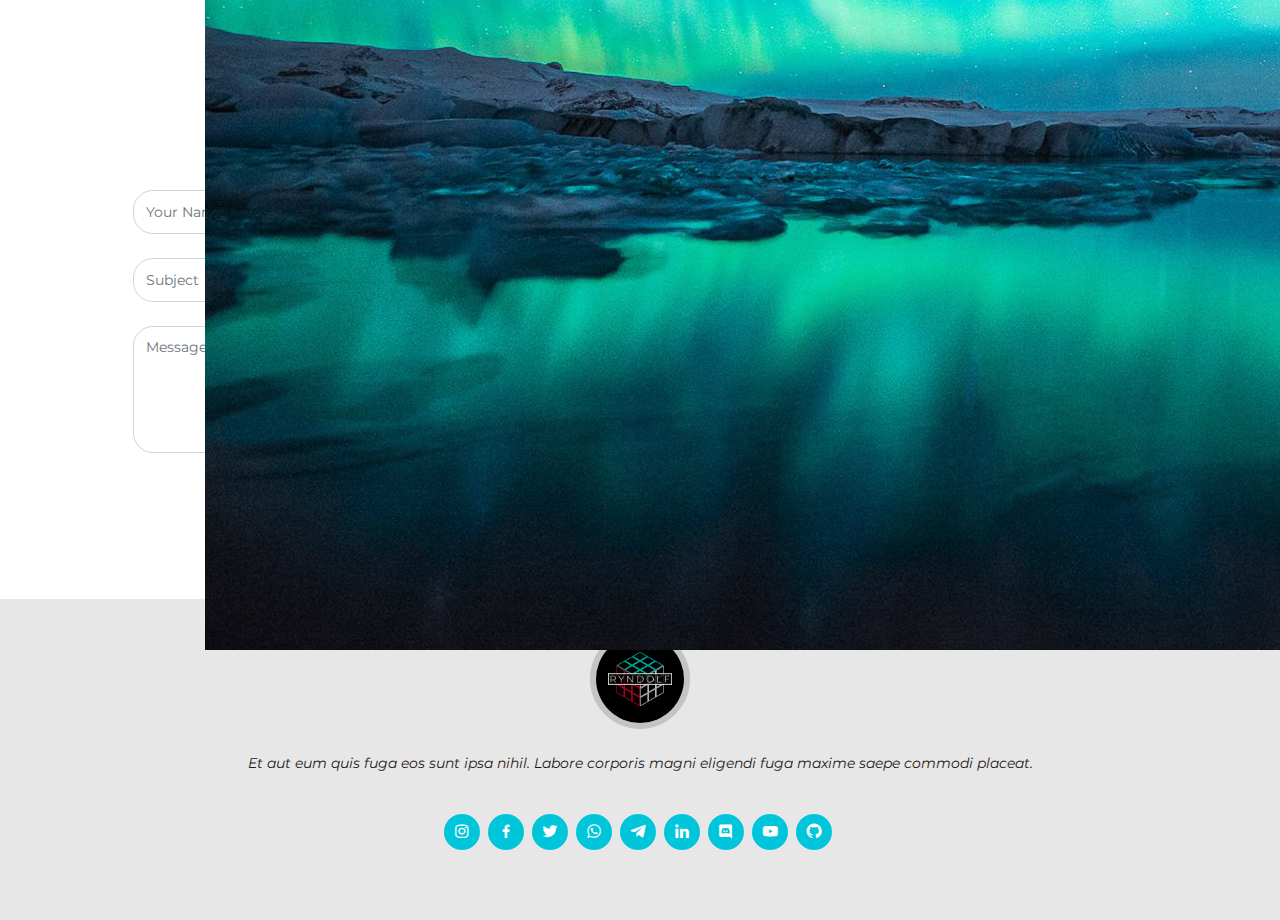
==== commit 899b0bd0: "enlarged view added" ====
--- a/blog.html
+++ b/blog.html
@@ -82,7 +82,17 @@
   <main id="main">
     <!-- ======= About Section ======= -->
     <section id="blog-stuff" class="blog-stuff">
-      <div class="story"></div>
+      <div class="story">
+        <div class="enlarged row">
+          <div class="col-6">
+            <img src="assets/img/blog-bg.jpg" />
+          </div>
+          <div class="col-6">
+            <h1>Heading</h1>
+            <p>Hello There</p>
+          </div>
+        </div>
+      </div>
       <div class="container">
         <div class="section-title">
           <h2>Blog</h2>
--- a/assets/css/style.css
+++ b/assets/css/style.css
@@ -1929,9 +1929,14 @@
 #blog-stuff {
   position: relative;
   padding-top: 0px !important;
+  height: 700px;
 }
 
 .story {
+  /* visibility: hidden; */
+  display: flex;
+  justify-content: center;
+  align-items: center;
   position: absolute;
   width: 100%;
   height: 100%;
@@ -1939,3 +1944,11 @@
   backdrop-filter: blur(15px);
   z-index: 1;
 }
+
+.enlarged {
+  width: 1000px;
+  height: 500px;
+  background-color: #ffffff;
+  border-radius: 20px;
+  padding: 50px;
+}
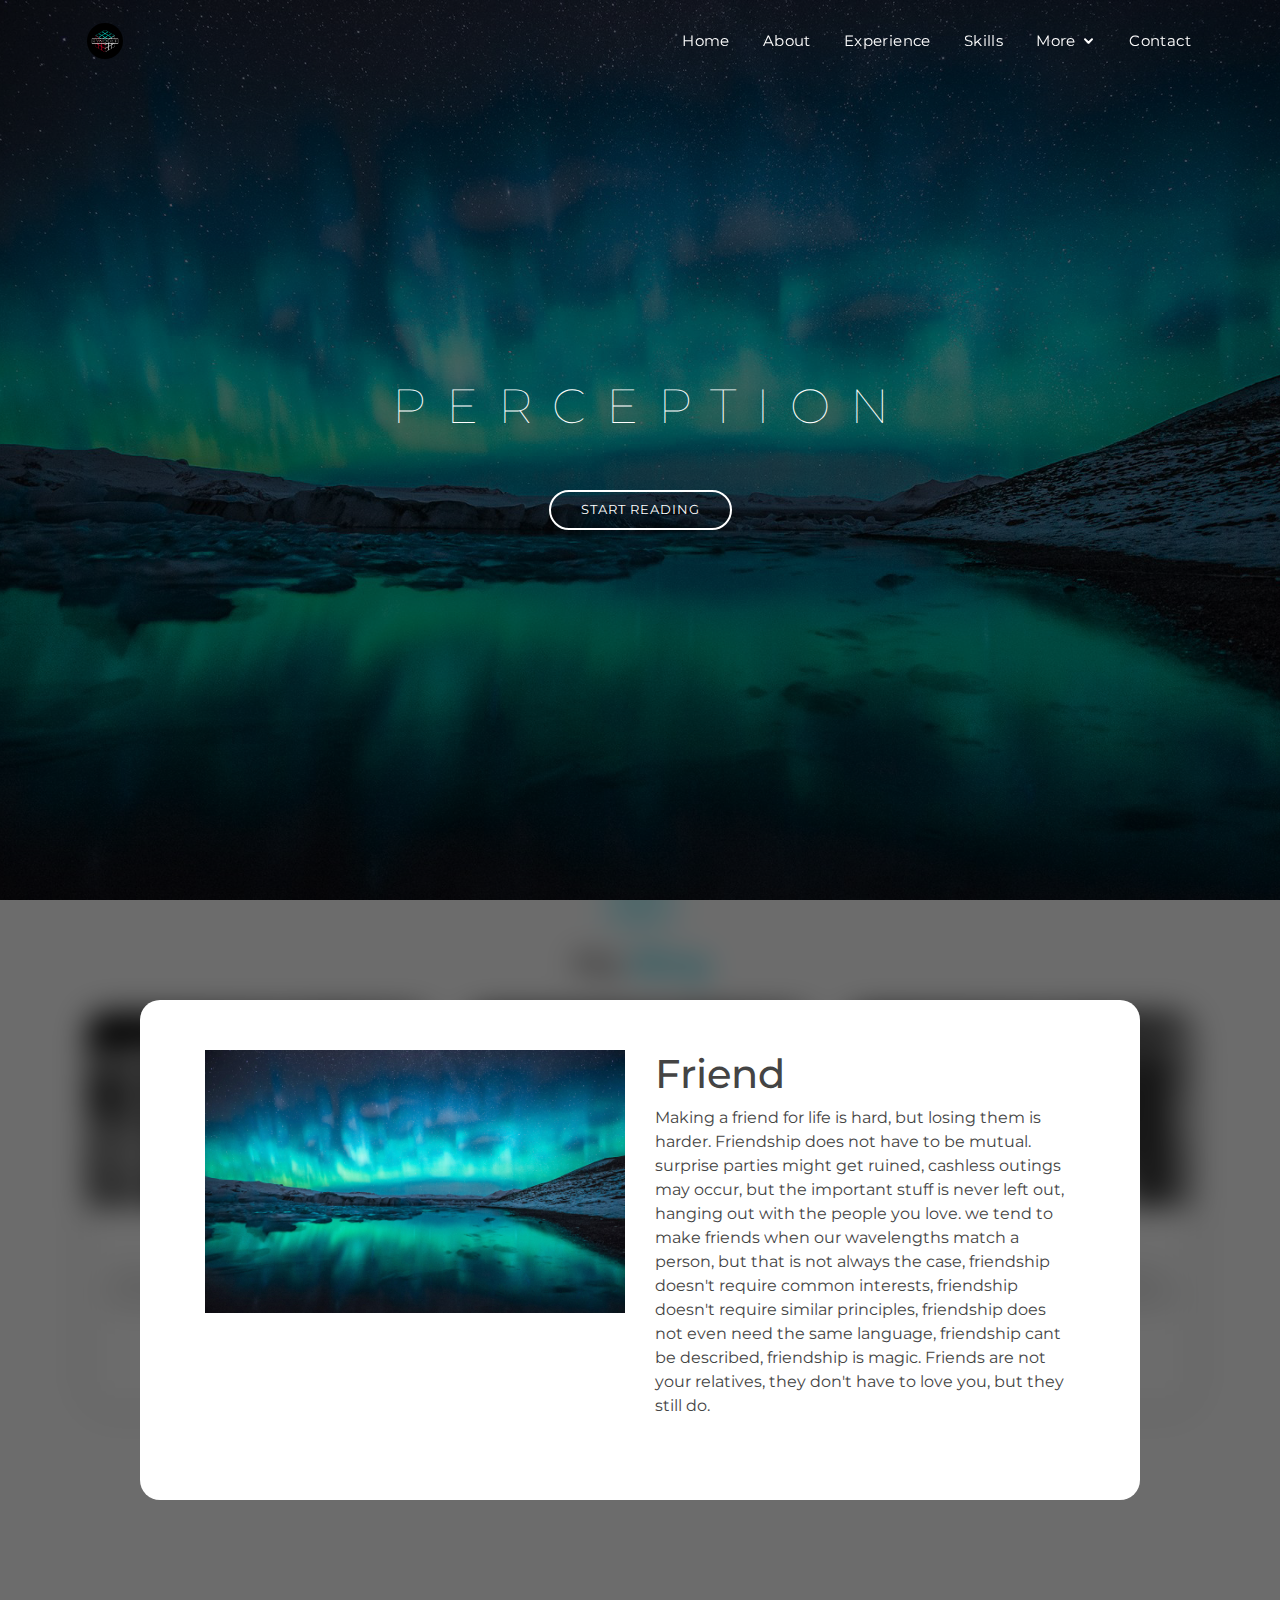
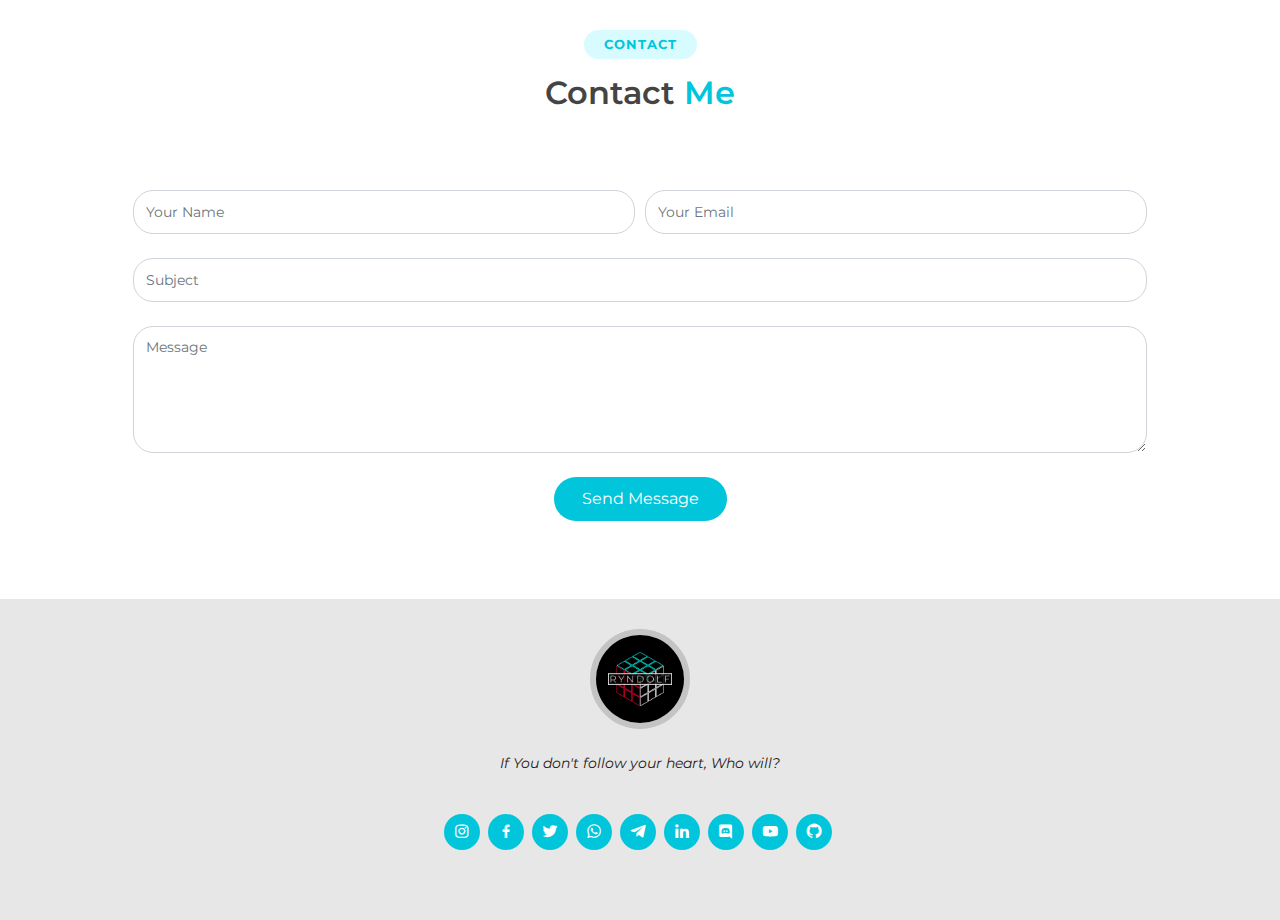
==== commit 8684ffe3: "fixes" ====
--- a/blog.html
+++ b/blog.html
@@ -85,11 +85,22 @@
       <div class="story">
         <div class="enlarged row">
           <div class="col-6">
-            <img src="assets/img/blog-bg.jpg" />
+            <img class="img-fluid" src="assets/img/blog-bg.jpg" />
           </div>
           <div class="col-6">
-            <h1>Heading</h1>
-            <p>Hello There</p>
+            <h1>Friend</h1>
+            <p>
+              Making a friend for life is hard, but losing them is harder.
+              Friendship does not have to be mutual. surprise parties might get
+              ruined, cashless outings may occur, but the important stuff is
+              never left out, hanging out with the people you love. we tend to
+              make friends when our wavelengths match a person, but that is not
+              always the case, friendship doesn't require common interests,
+              friendship doesn't require similar principles, friendship does not
+              even need the same language, friendship cant be described,
+              friendship is magic. Friends are not your relatives, they don't
+              have to love you, but they still do.
+            </p>
           </div>
         </div>
       </div>
@@ -238,10 +249,7 @@
         <div class="mb-4">
           <img src="assets/img/testimonials/testimonials-6.jpg" />
         </div>
-        <p>
-          Et aut eum quis fuga eos sunt ipsa nihil. Labore corporis magni
-          eligendi fuga maxime saepe commodi placeat.
-        </p>
+        <p>If You don't follow your heart, Who will?</p>
         <div class="social-links text-center pt-3 pt-md-0">
           <a
             href="https://www.instagram.com/jonathan.ryndolf/"
